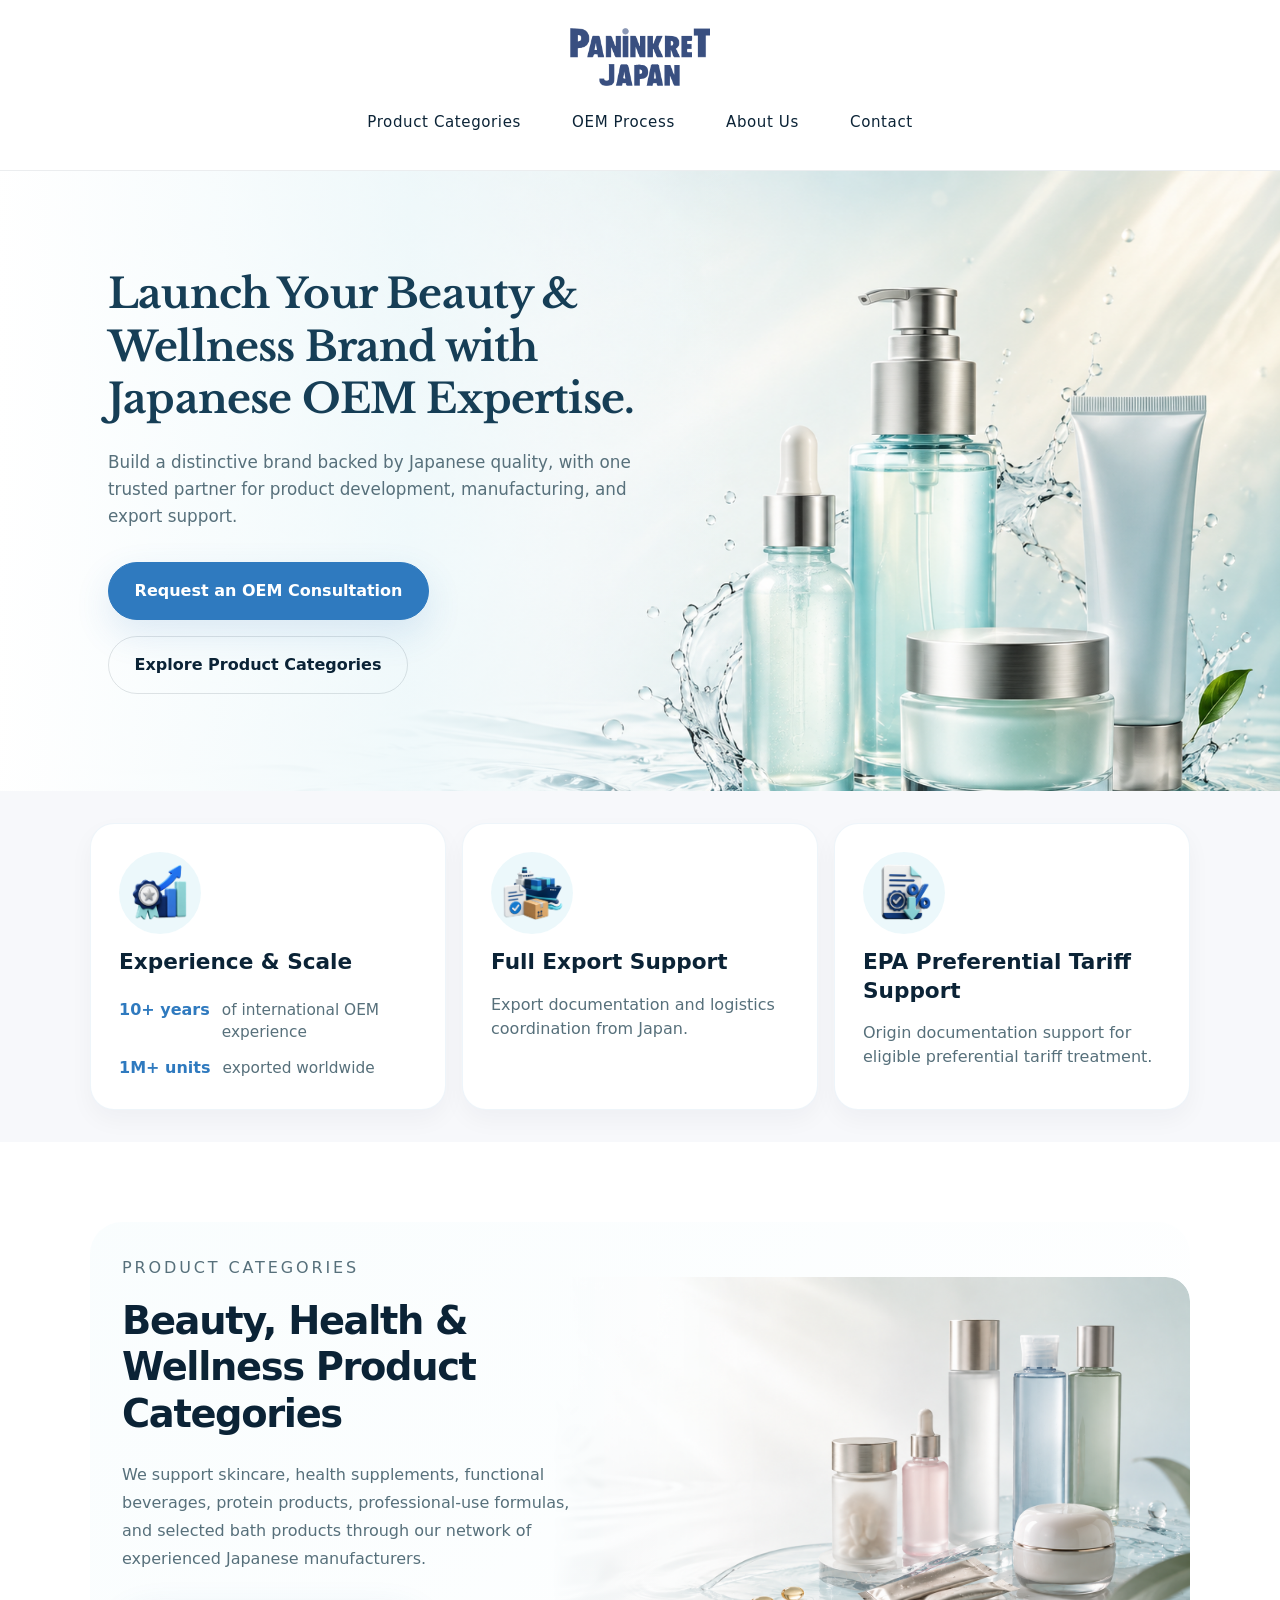
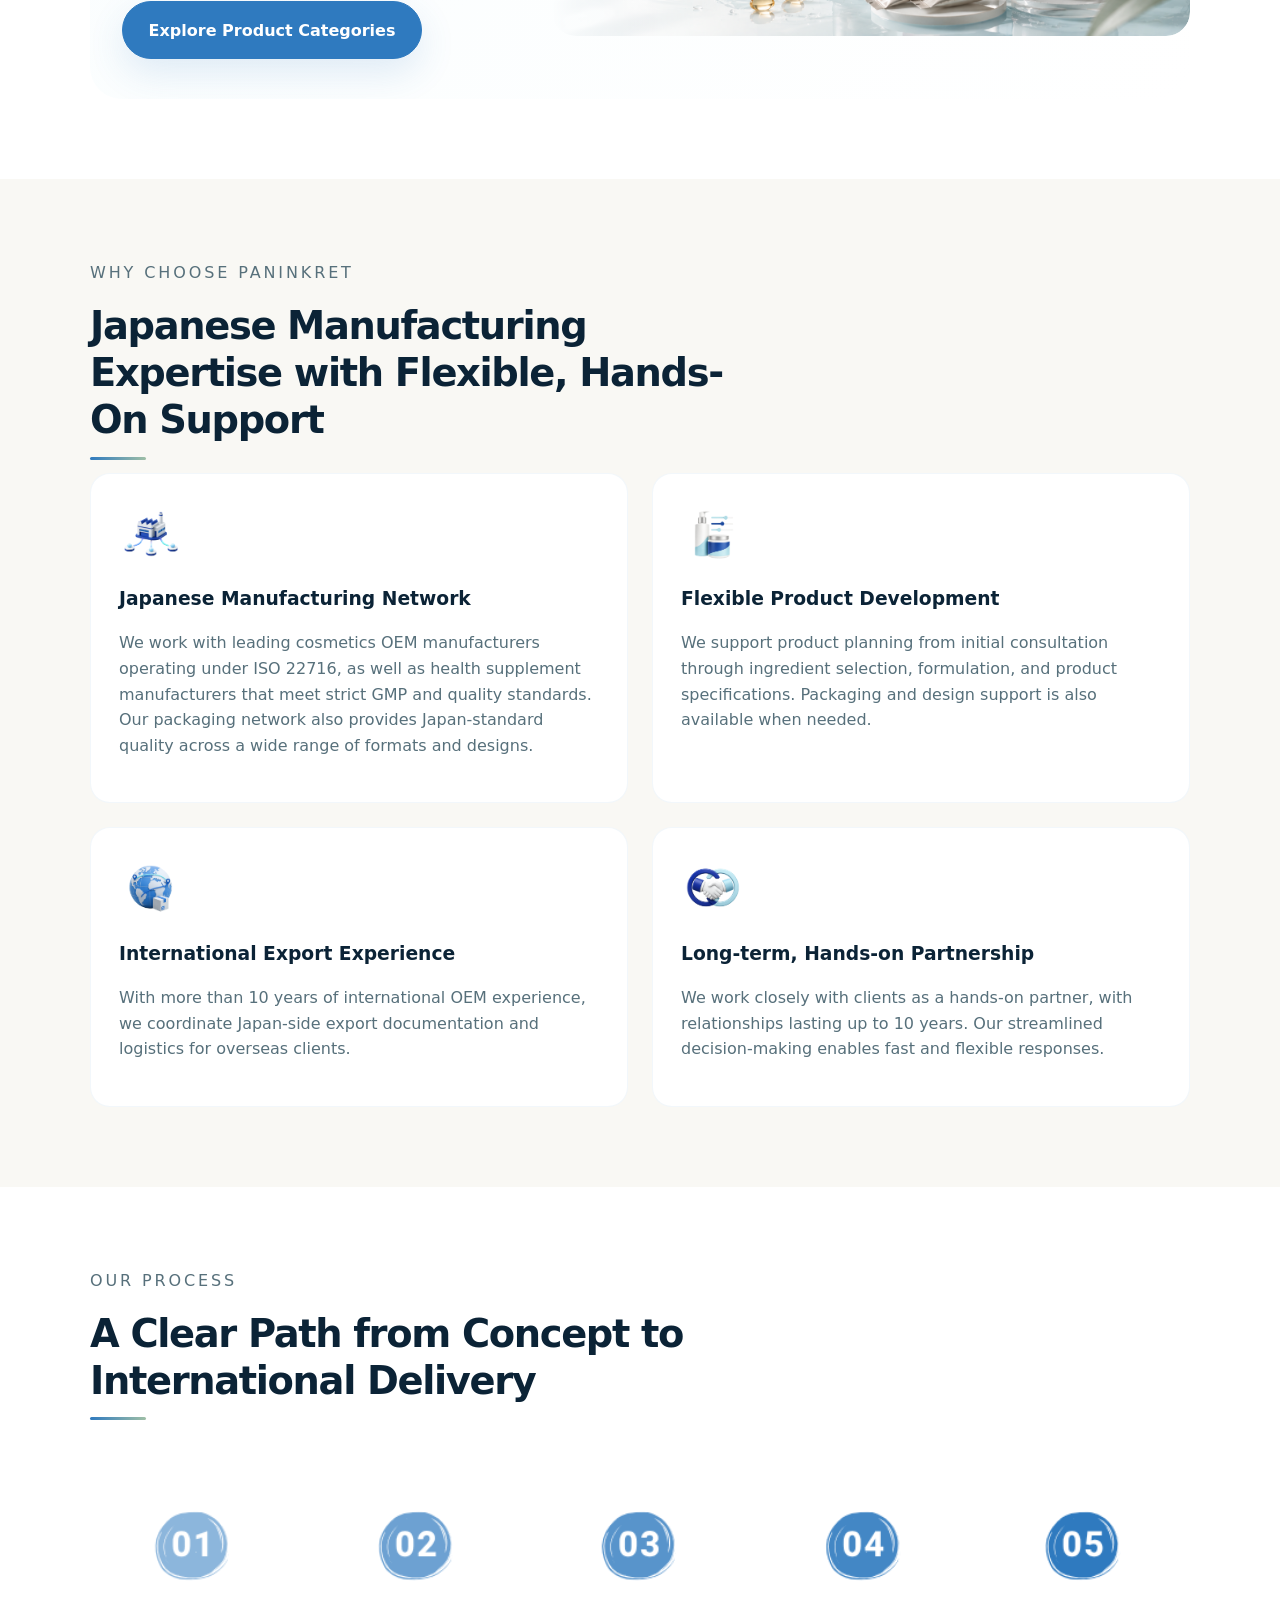
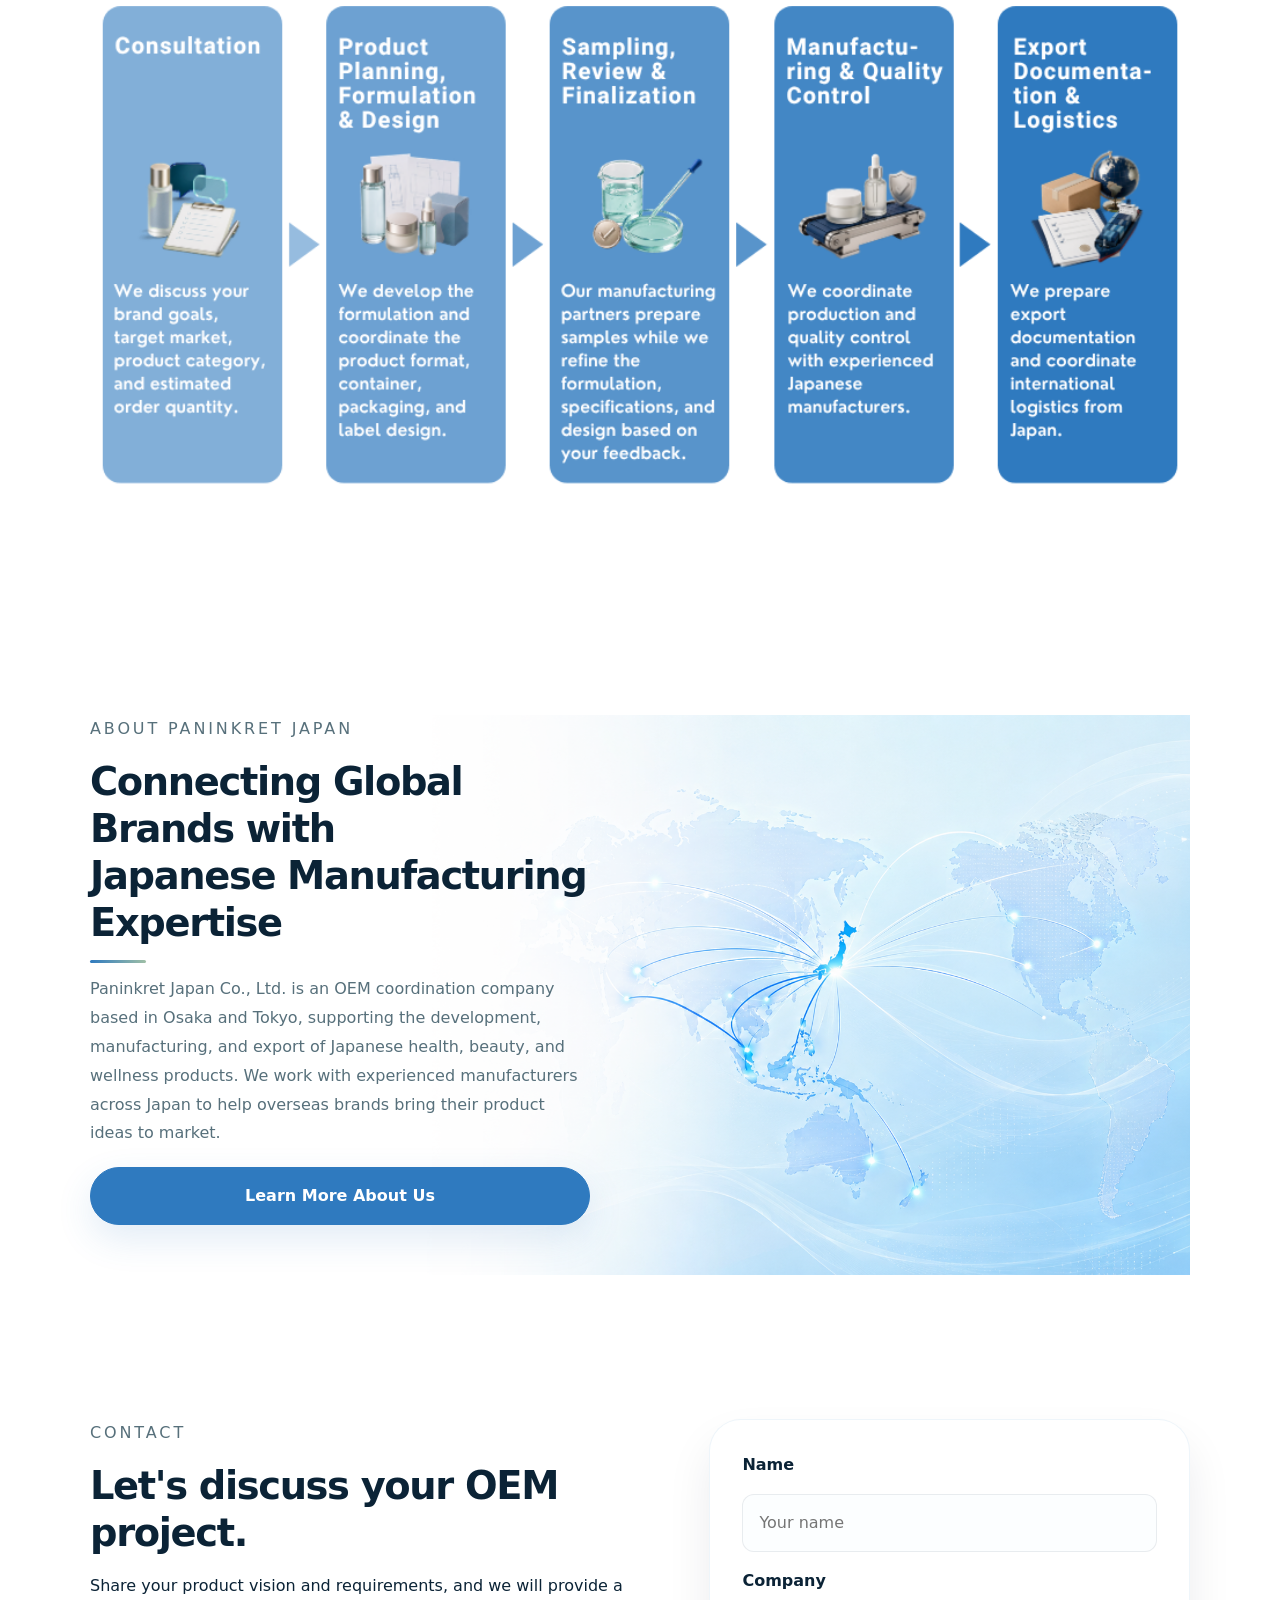
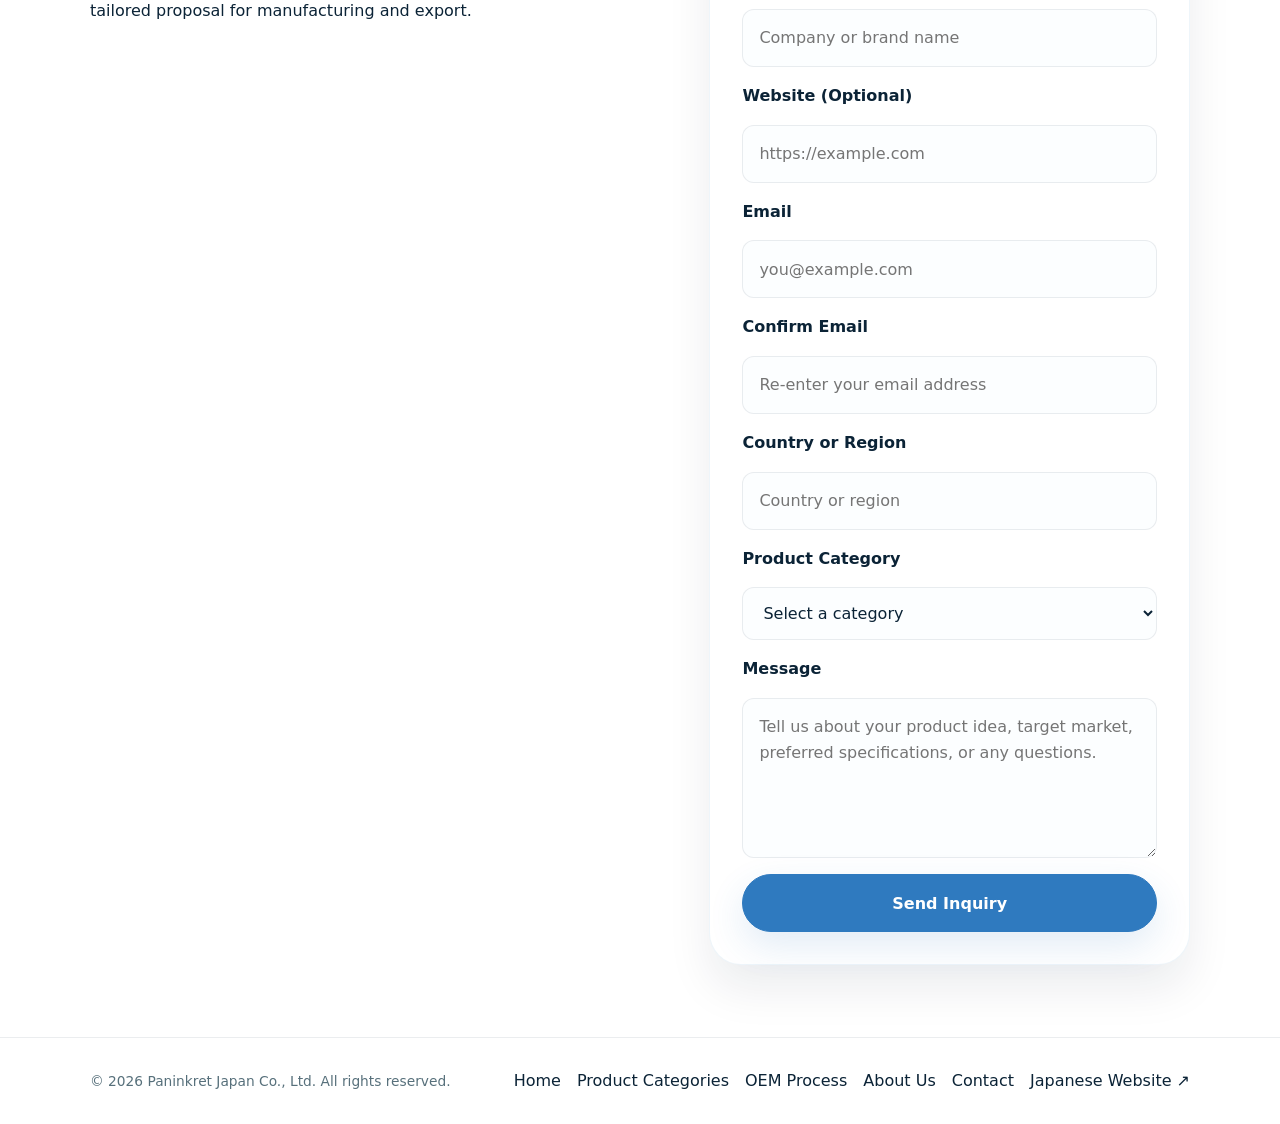
==== index.html @ a9dbc120 "Make website field optional" ====
<!DOCTYPE html>
<html lang="en">
<head>
  <meta charset="UTF-8" />
  <meta name="viewport" content="width=device-width, initial-scale=1.0" />
  <title>Paninkret Japan | OEM Solutions for Health & Beauty</title>
  <meta
    name="description"
    content="Paninkret Japan is a Japanese OEM partner specializing in cosmetics, skincare, health supplements, and functional beverages. From product development to manufacturing and export support, we help brands launch globally."
  />
  <meta
    property="og:title"
    content="Paninkret Japan | OEM Solutions for Health & Beauty"
  />
  <meta
    property="og:description"
    content="Launch your beauty and wellness brand with Japanese OEM expertise. One trusted partner for product development, manufacturing, and export support."
  />
  <meta property="og:image" content="https://paninkret-oem.pages.dev/public/images/ogp.jpg" />
  <meta property="og:image:width" content="1200" />
  <meta property="og:image:height" content="630" />
  <meta property="og:image:type" content="image/jpeg" />
  <meta property="og:url" content="https://paninkret-oem.pages.dev" />
  <meta property="og:type" content="website" />
  <meta name="twitter:card" content="summary_large_image" />
  <meta name="twitter:title" content="Paninkret Japan | OEM Solutions for Health & Beauty" />
  <meta name="twitter:description" content="Launch your beauty and wellness brand with Japanese OEM expertise." />
  <meta name="twitter:image" content="https://paninkret-oem.pages.dev/public/images/ogp.jpg" />
  <link rel="preconnect" href="https://fonts.googleapis.com" />
  <link rel="preconnect" href="https://fonts.gstatic.com" crossorigin />
  <link
    href="https://fonts.googleapis.com/css2?family=Libre+Baskerville:wght@400;700&family=Noto+Serif+JP:wght@400;500;600&display=swap"
    rel="stylesheet"
  />
  <link rel="stylesheet" href="css/styles.css" />
  <link rel="icon" type="image/png" href="favicon/favicon-512.png" />
  <link rel="apple-touch-icon" href="favicon/favicon-512.png" />
  <link rel="shortcut icon" href="favicon/favicon-512.png" />
</head>
  <body>
    <header class="site-header">
      <div class="container header-inner">
        <a href="#home" class="brand-logo" aria-label="PANINKRET JAPAN">
          <img src="public/images/logo.png" alt="PANINKRET JAPAN logo" class="brand-logo-image" draggable="false" />
        </a>

        <nav class="site-nav" id="siteNav" aria-label="Main navigation">
          <a href="product-categories.html">Product Categories</a>
          <a href="#process">OEM Process</a>
          <a href="about.html">About Us</a>
          <a href="#contact" class="nav-cta">Contact</a>
        </nav>

        <button
          class="nav-toggle"
          id="navToggle"
          aria-label="Open navigation"
          aria-expanded="false"
          aria-controls="siteNav"
        >
          <span class="nav-icon" aria-hidden="true"></span>
        </button>
      </div>
    </header>

    <main>
      <section class="hero" id="home" style="background-image: url('public/images/top-v2.png');">
        <div class="container hero-grid">
          <div class="hero-copy">
            <h1>Launch Your Beauty & Wellness Brand with Japanese OEM Expertise.</h1>
            <p class="hero-text">
              Build a distinctive brand backed by Japanese quality, with one trusted partner for product development, manufacturing, and export support.
            </p>
            <div class="hero-actions">
              <a href="#contact" class="button button-primary">Request an OEM Consultation</a>
              <a href="product-categories.html" class="button button-secondary">Explore Product Categories</a>
            </div>
          </div>
        </div>
      </section>

      <section class="stats-bar">
        <div class="container stats-grid">
          <div class="stat-item stat-item--experience">
            <div class="stat-header">
              <div class="stats-icon-wrap">
                <img class="stats-icon-image" src="public/images/stats/experience-scale.png" alt="Experience and global OEM scale" draggable="false" />
              </div>
              <strong>Experience & Scale</strong>
            </div>
            <div class="stat-detail-group">
              <div class="stat-detail-row">
                <span class="stat-detail-label">10+ years</span>
                <span class="stat-detail-meta">of international OEM experience</span>
              </div>
              <div class="stat-detail-row">
                <span class="stat-detail-label">1M+ units</span>
                <span class="stat-detail-meta">exported worldwide</span>
              </div>
            </div>
          </div>

          <div class="stat-item">
            <div class="stat-header">
              <div class="stats-icon-wrap">
                <img class="stats-icon-image" src="public/images/stats/full-export-support.png" alt="Export documentation and ocean freight support" draggable="false" />
              </div>
              <strong>Full Export Support</strong>
            </div>
            <div class="stat-detail-group">
              <p>Export documentation and logistics coordination from Japan.</p>
            </div>
          </div>

          <div class="stat-item">
            <div class="stat-header">
              <div class="stats-icon-wrap">
                <img class="stats-icon-image" src="public/images/stats/epa-preferential-tariff.png" alt="EPA preferential tariff documentation support" draggable="false" />
              </div>
              <strong>EPA Preferential Tariff Support</strong>
            </div>
            <div class="stat-detail-group">
              <p>Origin documentation support for eligible preferential tariff treatment.</p>
            </div>
          </div>
        </div>
      </section>

      <section class="section" id="solutions">
        <div class="container solutions-hero">
          <div class="solutions-hero-copy">
            <p class="section-eyebrow">PRODUCT CATEGORIES</p>
            <h2 class="section-title">Beauty, Health & Wellness Product Categories</h2>
            <p>We support skincare, health supplements, functional beverages, protein products, professional-use formulas, and selected bath products through our network of experienced Japanese manufacturers.</p>
            <a href="product-categories.html" class="button button-primary">Explore Product Categories</a>
          </div>
          <div class="solutions-hero-image">
            <div class="solutions-image-frame">
              <img src="public/images/paninkret-oem-hero-modern-1600x900.png" alt="Paninkret Japan OEM beauty, health and wellness products" draggable="false" />
            </div>
          </div>
        </div>
      </section>

      <section class="section why-section" id="why-us">
        <div class="container">
          <div class="section-header">
            <p class="section-eyebrow">WHY CHOOSE PANINKRET</p>
            <h2 class="section-title">Japanese Manufacturing Expertise with Flexible, Hands-On Support</h2>
          </div>

          <div class="feature-grid">
            <article class="feature-card">
              <img class="feature-icon" src="public/images/why-choose-icons/japanese-manufacturing-network.png" alt="Japanese Manufacturing Network icon" loading="lazy" draggable="false" />
              <h3>Japanese Manufacturing Network</h3>
              <p>We work with leading cosmetics OEM manufacturers operating under ISO 22716, as well as health supplement manufacturers that meet strict GMP and quality standards. Our packaging network also provides Japan-standard quality across a wide range of formats and designs.</p>
            </article>
            <article class="feature-card">
              <img class="feature-icon" src="public/images/why-choose-icons/flexible-product-development.png" alt="Flexible Product Development icon" loading="lazy" draggable="false" />
              <h3>Flexible Product Development</h3>
              <p>We support product planning from initial consultation through ingredient selection, formulation, and product specifications. Packaging and design support is also available when needed.</p>
            </article>
            <article class="feature-card">
              <img class="feature-icon" src="public/images/why-choose-icons/international-export-experience.png" alt="International Export Experience icon" loading="lazy" draggable="false" />
              <h3>International Export Experience</h3>
              <p>With more than 10 years of international OEM experience, we coordinate Japan-side export documentation and logistics for overseas clients.</p>
            </article>
            <article class="feature-card">
              <img class="feature-icon" src="public/images/why-choose-icons/long-term-partnership.png" alt="Long-term, Hands-on Partnership icon" loading="lazy" draggable="false" />
              <h3>Long-term, Hands-on Partnership</h3>
              <p>We work closely with clients as a hands-on partner, with relationships lasting up to 10 years. Our streamlined decision-making enables fast and flexible responses.</p>
            </article>
          </div>
        </div>
      </section>

      <section class="section process-section" id="process">
        <div class="container">
          <div class="section-header">
            <p class="section-eyebrow">OUR PROCESS</p>
            <h2 class="section-title">A Clear Path from Concept to International Delivery</h2>
          </div>

          <picture class="process-picture">
            <source
              media="(max-width: 767px)"
              srcset="public/images/oem-process-mobile.png"
            >
            <img
              src="public/images/oem-process-desktop.png"
              alt="Five-step OEM process from consultation to international delivery"
              class="process-image"
              draggable="false"
            >
          </picture>
        </div>
      </section>

      <!-- About Us section provides company strengths and background -->
      <section class="section about-section" id="about">
        <div class="container">
          <div class="about-hero">
            <div class="about-content">
              <div class="section-header">
                <p class="section-eyebrow">ABOUT PANINKRET JAPAN</p>
                <h2 class="section-title">Connecting Global Brands with<br>Japanese Manufacturing Expertise</h2>
              </div>

              <div class="about-intro">
                <p>Paninkret Japan Co., Ltd. is an OEM coordination company based in Osaka and Tokyo, supporting the development, manufacturing, and export of Japanese health, beauty, and wellness products. We work with experienced manufacturers across Japan to help overseas brands bring their product ideas to market.</p>
                <a href="about.html" class="button button-primary">Learn More About Us</a>
              </div>
            </div>

            <img
              class="about-network-image"
              src="public/images/about-global-network.png"
              alt="Global network connecting Japanese OEM expertise with international markets"
              draggable="false"
            />
          </div>
        </div>
      </section>

      <section class="section contact-section" id="contact">
        <div class="container contact-grid">
          <div class="contact-copy">
            <p class="section-eyebrow">Contact</p>
            <h2 class="section-title">Let's discuss your OEM project.</h2>
            <p>
              Share your product vision and requirements, and we will provide a tailored proposal
              for manufacturing and export.
            </p>
          </div>

          <form class="contact-form" action="https://formspree.io/f/mwlepnag" method="POST">
            <label for="name">Name</label>
            <input type="text" id="name" name="name" placeholder="Your name" required />

            <label for="company">Company</label>
            <input type="text" id="company" name="company" placeholder="Company or brand name" required />

            <label for="website">Website (Optional)</label>
            <input type="url" id="website" name="website" placeholder="https://example.com" />

            <label for="email">Email</label>
            <input type="email" id="email" name="email" placeholder="you@example.com" required />

            <label for="confirm_email">Confirm Email</label>
            <input type="email" id="confirm_email" name="confirm_email" placeholder="Re-enter your email address" required />
            <p class="form-error confirm-email-error" id="confirm-email-error" hidden>Email addresses do not match.</p>

            <label for="region">Country or Region</label>
            <input type="text" id="region" name="region" placeholder="Country or region" required />

            <label for="category">Product Category</label>
            <select id="category" name="category" required>
              <option value="">Select a category</option>
              <option value="skincare-cosmetics-fragrance">Skincare, Cosmetics &amp; Fragrance</option>
              <option value="cleansing-body-bath">Cleansing, Body &amp; Bath Care</option>
              <option value="hair-scalp-care">Hair &amp; Scalp Care</option>
              <option value="health-supplements">Health Supplements</option>
              <option value="functional-beverages">Functional Beverages</option>
              <option value="protein-products">Protein Products</option>
              <option value="oral-care">Oral Care</option>
              <option value="multiple-categories">Multiple Categories</option>
              <option value="other-not-sure">Other / Not Sure</option>
            </select>

            <label for="message">Message</label>
            <textarea id="message" name="message" rows="5" placeholder="Tell us about your product idea, target market, preferred specifications, or any questions." required></textarea>

            <button type="submit" class="button button-primary">Send Inquiry</button>
          </form>
        </div>
      </section>
    </main>

    <footer class="site-footer">
      <div class="container footer-inner">
        <p class="footer-copy">© 2026 Paninkret Japan Co., Ltd. All rights reserved.</p>
        <nav class="footer-nav">
          <a href="index.html">Home</a>
          <a href="product-categories.html">Product Categories</a>
          <a href="index.html#process">OEM Process</a>
          <a href="about.html">About Us</a>
          <a href="index.html#contact">Contact</a>
          <a href="http://www.paninkret.jp" target="_blank" rel="noopener noreferrer">Japanese Website ↗</a>
        </nav>
      </div>
    </footer>

    <script src="js/main.js"></script>
  </body>
</html>
---- css/styles.css ----
:root {
  --page-bg: #ffffff;
  --text-color: #0b2336; /* deep navy for headings and text */
  --muted-text: #57707b; /* softened slate */
  --surface: #f7fbfb;
  --navy: #0b2336;
  --primary-blue: #2f7abf; /* bright logo-like blue */
  --primary-blue-soft: rgba(47,122,191,0.12);
  --sage: #9fbfa6; /* soft sage green accent */
  --aqua: #eaf8fb; /* hero gentle aqua */
  --border: rgba(47,122,191,0.08);
  --shadow: 0 14px 36px rgba(11,34,56,0.06);
}

/* Base page styles */
* {
  box-sizing: border-box;
}

html {
  scroll-behavior: smooth;
}

body {
  margin: 0;
  background: var(--page-bg);
  color: var(--text-color);
  font-family: Inter, ui-sans-serif, system-ui, -apple-system, BlinkMacSystemFont, 'Segoe UI', sans-serif;
  line-height: 1.6;
}

img {
  max-width: 100%;
  display: block;
  -webkit-user-drag: none;
  user-select: none;
  -webkit-user-select: none;
}

a {
  color: inherit;
  text-decoration: none;
}

button,
input,
select,
textarea {
  font: inherit;
}

.container {
  width: min(1100px, calc(100% - 2rem));
  margin: 0 auto;
}

/* Header and navigation */
.site-header {
  position: sticky;
  top: 0;
  z-index: 20;
  background: #ffffff;
  border-bottom: 1px solid rgba(11, 28, 49, 0.08);
}

.header-inner {
  display: flex;
  align-items: center;
  justify-content: space-between;
  display: flex;
  flex-direction: column;
  gap: 1rem;
  padding: 1.75rem;
}

.brand-logo {
  display: inline-flex;
  align-items: center;
  background: transparent;
  padding: 0;
  border-radius: 0;
  box-shadow: none;
}

.brand-logo-image {
  max-height: 58px;
  width: auto;
  height: 58px;
  display: block;
  box-shadow: none;
  background: transparent;
  border: none;
}

.site-nav {
  display: flex;
  align-items: center;
  gap: 1.4rem;
  flex-wrap: nowrap;
}

.site-nav a {
  color: var(--text-color);
  font-weight: 450;
  font-size: 0.94rem;
  letter-spacing: 0.04em;
  padding: 0.5rem 0.9rem;
  border-radius: 999px;
  background: transparent;
  transition: background 0.25s ease, color 0.25s ease;
}

.site-nav a:hover,
.site-nav a:focus-visible {
  background: #6db9f6;
  color: var(--navy);
  outline: none;
}

.nav-cta {
  font-weight: 700;
}

.nav-toggle {
  display: none;
  background: none;
  border: none;
  cursor: pointer;
  padding: 0;
  width: 42px;
  height: 42px;
  align-items: center;
  justify-content: center;
  flex-shrink: 0;
}

.nav-icon {
  display: block;
  position: relative;
  width: 22px;
  height: 2px;
  background: var(--text-color);
  border-radius: 999px;
  transition: background 0.25s ease;
}

.nav-icon::before,
.nav-icon::after {
  content: '';
  display: block;
  position: absolute;
  left: 0;
  width: 22px;
  height: 2px;
  background: var(--text-color);
  border-radius: 999px;
  transition: transform 0.3s ease, top 0.3s ease, bottom 0.3s ease, opacity 0.2s ease;
}

.nav-icon::before { top: -7px; }
.nav-icon::after  { bottom: -7px; }

/* X state when open */
.nav-toggle[aria-expanded="true"] .nav-icon {
  background: transparent;
}
.nav-toggle[aria-expanded="true"] .nav-icon::before {
  top: 0;
  transform: rotate(45deg);
}
.nav-toggle[aria-expanded="true"] .nav-icon::after {
  bottom: 0;
  transform: rotate(-45deg);
}

.stat-header {
  display: flex;
  align-items: center;
  gap: 0.9rem;
}

.stat-header strong {
  color: var(--navy);
  font-size: 1.35rem;
  margin: 0;
}

/* Hero section */
.hero {
  position: relative;
  min-height: 620px;
  display: flex;
  align-items: center;
  color: var(--navy);
  background-size: cover;
  background-position: top right;
  background-repeat: no-repeat;
  overflow: hidden;
}

.hero::before {
  content: '';
  position: absolute;
  inset: 0;
  background: linear-gradient(90deg, rgba(255,255,255,0.96) 0%, rgba(234,248,251,0.65) 32%, rgba(255,255,255,0) 58%);
  pointer-events: none;
}

.hero-grid {
  position: relative;
  width: min(1120px, 100%);
  margin: 0 auto;
  padding: 0 1.75rem;
}

.hero-copy {
  position: relative;
  z-index: 1;
  max-width: 560px;
  padding: 4rem 0;
}

.section-eyebrow {
  font-family: Inter, ui-sans-serif, system-ui, -apple-system, "system-ui", "Segoe UI", sans-serif;
  font-size: 16px;
  font-weight: 400;
  letter-spacing: 2.88px;
  line-height: 28px;
  text-transform: uppercase;
  color: rgb(87, 112, 123);
  margin: 0 0 1rem;
}

.section-title {
  margin: 0 0 0.8rem;
  font-family: Inter, ui-sans-serif, system-ui, -apple-system, BlinkMacSystemFont, 'Segoe UI', sans-serif;
  font-size: clamp(2.1rem, 3vw, 3rem);
  font-weight: 800;
  letter-spacing: -0.035em;
  line-height: 1.22;
  color: var(--navy);
}

@media (max-width: 960px) {
  .hero {
    min-height: 560px;
    background-position: top center;
  }

  .hero-grid {
    padding: 0 1.25rem;
  }
}

@media (max-width: 720px) {
  .hero {
    min-height: 520px;
    background-position: top center;
  }

  .hero-copy {
    padding: 3rem 0;
  }

  .hero h1 {
    font-size: clamp(2rem, 8vw, 2.6rem);
  }

  .hero-text,
  .brand-concept {
    max-width: 100%;
  }

  .hero-actions {
    flex-direction: column;
  }

  .button {
    width: 100%;
  }
}

/* Japanese accent text: small, elegant, non-intrusive */
.jp-accent {
  font-size: 0.78rem;
  font-weight: 600;
  color: var(--navy);
  opacity: 0.95;
  display: inline-block;
  margin-right: 0.35rem;
  vertical-align: middle;
}

.en-accent {
  font-size: 0.82rem;
  font-weight: 700;
  color: var(--primary-blue);
  letter-spacing: 0.18em;
}

.hero-supplement {
  margin: 0.6rem 0 1rem;
  color: var(--muted-text);
  font-size: 0.98rem;
}


.hero h1 {
  margin: 0;
  font-size: clamp(2.4rem, 3.2vw, 4rem);
  font-family: 'Libre Baskerville', serif;
  font-weight: 700;
  color: #163E56;
  line-height: 1.28;
  letter-spacing: -0.02em;
  max-width: 18ch;
}

@media (max-width: 720px) {
  .hero h1 {
    max-width: none;
  }
}

.section-header .section-title,
.contact-copy .section-title {
  margin: 0;
}

.hero-text {
  max-width: 38rem;
  color: var(--muted-text);
  margin: 1.5rem 0 2rem;
  font-size: 1.05rem;
}

/* Brand concept: small, elegant Japanese line */
.brand-concept {
  font-family: 'Noto Serif JP', serif;
  font-size: 1rem;
  color: var(--navy);
  font-weight: 500;
  margin: 1rem 0 1.6rem;
  line-height: 1.6;
  letter-spacing: 0.02em;
}

/* Ensure small Japanese line doesn't crowd CTAs on narrow screens */
@media (max-width: 720px) {
  .brand-concept {
    font-size: 0.95rem;
    margin-bottom: 1rem;
  }
}

.hero-actions {
  display: flex;
  flex-wrap: wrap;
  gap: 1rem;
}

.button {
  display: inline-flex;
  align-items: center;
  justify-content: center;
  border-radius: 999px;
  border: 1px solid transparent;
  padding: 0.95rem 1.6rem;
  font-weight: 600;
  transition: background 0.25s ease, color 0.25s ease, border-color 0.25s ease, transform 0.25s ease, box-shadow 0.25s ease;
}

.button:hover {
  transform: translateY(-1px);
}

.button-primary {
  background: var(--primary-blue);
  color: white;
  border-color: var(--primary-blue);
  box-shadow: 0 14px 36px rgba(47,122,191,0.14);
}

.button-secondary {
  background: transparent;
  color: var(--navy);
  border-color: rgba(11,34,54,0.12);
}

/* Hero CTA: invert on hover/focus */
.hero-actions .button-primary:hover,
.hero-actions .button-primary:focus-visible {
  background: transparent;
  color: var(--navy);
  border-color: rgba(11,34,54,0.18);
  box-shadow: none;
}

.hero-actions .button-secondary:hover,
.hero-actions .button-secondary:focus-visible {
  background: var(--primary-blue);
  color: white;
  border-color: var(--primary-blue);
  box-shadow: 0 14px 36px rgba(47,122,191,0.14);
}

/* Prevent sticky hover on touch devices */
@media (hover: none) {
  .hero-actions .button-primary:hover,
  .hero-actions .button-secondary:hover {
    background: revert;
    color: revert;
    border-color: revert;
    box-shadow: revert;
  }
}

/* Non-hero primary buttons: invert on hover/focus */
.solutions-hero-copy .button-primary:hover,
.solutions-hero-copy .button-primary:focus-visible,
.about-intro .button-primary:hover,
.about-intro .button-primary:focus-visible,
.contact-form .button-primary:hover,
.contact-form .button-primary:focus-visible {
  background: transparent;
  color: var(--primary-blue);
  border-color: var(--primary-blue);
  box-shadow: none;
}

@media (hover: none) {
  .solutions-hero-copy .button-primary:hover,
  .about-intro .button-primary:hover,
  .contact-form .button-primary:hover {
    background: var(--primary-blue);
    color: white;
    border-color: var(--primary-blue);
    box-shadow: 0 14px 36px rgba(47,122,191,0.14);
  }
}

.stat-item {
  display: grid;
  align-content: start;
  gap: 1rem;
  padding: 1.75rem;
  background: #fff;
  border: 1px solid var(--border);
  border-radius: 24px;
  box-shadow: 0 10px 24px rgba(11,34,54,0.04);
}

.stat-header {
  display: grid;
  gap: 0.9rem;
  align-items: start;
  justify-items: start;
}

.stats-icon-wrap {
  width: 82px;
  height: 82px;
  min-width: 82px;
  border-radius: 999px;
  background: rgba(234,248,251,0.9);
  display: grid;
  place-items: center;
}

.stats-icon-image {
  width: 70px;
  height: 70px;
  object-fit: contain;
  display: block;
}

.stat-item strong {
  display: block;
  font-size: 1.35rem;
  font-weight: 700;
  line-height: 1.3;
  color: var(--navy);
  margin: 0;
}

.stat-item--experience .stat-detail-group {
  display: grid;
  gap: 0.55rem;
  margin-top: 0;
}

.stat-item--experience .stat-detail-group {
  display: grid;
  gap: 0.75rem; /* ~12px */
  margin-top: 0.25rem; /* space under header */
}

@media (max-width: 720px) {
  .stats-grid {
    grid-template-columns: 1fr;
  }

  .stat-header {
    gap: 0.75rem;
  }

  .stats-icon-wrap {
    width: 72px;
    height: 72px;
    min-width: 72px;
  }

  .stats-icon-image {
    width: 58px;
    height: 58px;
  }
}

.stat-detail-row {
  display: grid;
  grid-template-columns: auto 1fr;
  column-gap: 0.75rem;
  align-items: baseline;
}

.stat-detail-label {
  color: var(--primary-blue);
  font-weight: 700;
  font-size: 1rem;
}

.stat-detail-meta {
  color: var(--muted-text);
  font-size: 0.96rem;
  line-height: 1.45;
}

.stat-item p {
  color: var(--muted-text);
  margin: 0;
  line-height: 1.55;
}

/* Badges over hero visual to show supported product categories */
.hero-badges {
  position: absolute;
  top: 1rem;
  left: 1rem;
  display: flex;
  gap: 0.5rem;
  flex-wrap: wrap;
  z-index: 5;
}

.hero-badges .badge {
  background: var(--primary-blue-soft);
  color: white;
  border: 1px solid rgba(47,122,191,0.18);
  padding: 0.45rem 0.75rem;
  border-radius: 999px;
  font-size: 0.8rem;
  font-weight: 700;
  letter-spacing: 0.06em;
  display: inline-flex;
  align-items: center;
  gap: 0.5rem;
}

.hero-badges .badge svg {
  width: 18px;
  height: 18px;
  flex: 0 0 18px;
}

/* Stats bar */
.stats-bar {
  padding: 2rem 0;
  background: #f7f8fb;
}

.stats-grid {
  display: grid;
  grid-template-columns: repeat(3, minmax(0, 1fr));
  gap: 1rem;
}

/* Section layout */
.section {
  padding: 5rem 0;
}

.section-header {
  max-width: 640px;
  margin-bottom: 1.8rem;
  position: relative;
}

.section-header::after {
  content: '';
  position: absolute;
  left: 0;
  bottom: -1rem;
  width: 56px;
  height: 3px;
  border-radius: 999px;
  background: linear-gradient(90deg, var(--primary-blue), var(--sage));
}

.section-header .section-title {
  color: var(--navy);
}

.card-grid,
.feature-grid {
  display: grid;
  gap: 1.5rem;
}

.card-grid {
  grid-template-columns: repeat(2, minmax(0, 1fr));
}

.solutions-hero {
  display: grid;
  grid-template-columns: 44% 1fr;
  gap: 0;
  align-items: center;
  background: linear-gradient(135deg, rgba(234, 248, 251, 0.28), rgba(255, 255, 255, 0.92));
  padding: 2rem 0 2.5rem 2rem;
  border-radius: 32px;
  overflow: hidden;
}

.solutions-hero-copy {
  max-width: 520px;
  padding-right: 1rem;
  z-index: 1;
}

.solutions-hero-copy p:not(.section-eyebrow) {
  margin: 1.4rem 0 1.8rem;
  color: var(--muted-text);
  font-size: 1rem;
  line-height: 1.75;
  max-width: 40rem;
}

.solutions-hero-image {
  display: flex;
  justify-content: flex-end;
  align-items: center;
  /* pull image left to overlap copy column by ~40px */
  margin-left: -40px;
}

.solutions-image-frame {
  width: 100%;
  border-radius: 24px;
  overflow: hidden;
  background: #eef7fb;
  /* fade left edge so image blends into section background */
  -webkit-mask-image: linear-gradient(to right, transparent 0%, black 33%);
  mask-image: linear-gradient(to right, transparent 0%, black 33%);
}

.solutions-image-frame img {
  width: 100%;
  height: auto;
  aspect-ratio: 16 / 9;
  object-fit: contain;
  display: block;
}

@media (max-width: 900px) {
  .solutions-hero {
    grid-template-columns: 1fr;
    padding: 2rem;
    overflow: visible;
  }

  .solutions-hero-copy {
    max-width: 100%;
    padding-right: 0;
  }

  .solutions-hero-copy p {
    margin-bottom: 1.5rem;
  }

  .solutions-hero-image {
    margin-left: 0;
    margin-top: 1.5rem;
  }

  .solutions-image-frame {
    -webkit-mask-image: none;
    mask-image: none;
  }

  .solutions-image-frame img {
    aspect-ratio: 16 / 9;
    object-fit: contain;
  }
}

.card {
  background: #fff;
  border: 1px solid var(--border);
  border-radius: 20px;
  padding: 1.75rem;
  box-shadow: 0 12px 28px rgba(11,34,54,0.04);
}

.card h3 {
  margin-top: 0;
}

.card p {
  margin: 1rem 0 0;
  color: var(--muted-text);
}

/* Ensure solution card text is pure white and overrides .card p */
section#solutions .solutions-grid .solution-card .solution-content h3,
section#solutions .solutions-grid .solution-card .solution-content p {
  color: #ffffff;
}

/* Keep white on hover as well */
section#solutions .solutions-grid .solution-card:hover .solution-content h3,
section#solutions .solutions-grid .solution-card:hover .solution-content p {
  color: #ffffff;
}

.why-section {
  background: #f9f8f4;
}

/* Final override: ensure solution card text remains pure white in all cases */
section#solutions .solutions-grid .solution-card .solution-content h3,
section#solutions .solutions-grid .solution-card .solution-content p {
  color: #ffffff !important;
}

.feature-grid {
  grid-template-columns: repeat(2, minmax(0, 1fr));
}

.feature-card {
  background: #fff;
  border: 1px solid rgba(47,122,191,0.06);
  border-radius: 20px;
  padding: 1.75rem;
}

.feature-icon {
  width: 64px;
  height: 64px;
  display: block;
  margin-bottom: 1rem;
  object-fit: contain;
}

.feature-card h3 {
  margin-bottom: 0.75rem;
}

.feature-card p {
  color: var(--muted-text);
}

.about-section {
  position: relative;
  background-color: #fff;
  min-height: 560px;
  padding: 4rem 0;
  overflow: hidden;
}

.about-hero {
  position: relative;
  display: block;
  min-height: 560px;
  margin-top: 1.5rem;
}

.about-content {
  position: relative;
  z-index: 2;
  max-width: 500px;
}

.about-intro {
  display: grid;
  gap: 1.2rem;
}

.about-intro p {
  margin: 0;
  color: var(--muted-text);
  font-size: 1rem;
  line-height: 1.8;
  max-width: 56rem;
}

.about-network-image {
  position: absolute;
  right: 0;
  top: 50%;
  transform: translateY(-50%);
  width: 72%;
  height: 100%;
  object-fit: cover;
  object-position: center right;
  z-index: 1;
  /* fade left edge so image emerges from section background */
  -webkit-mask-image: linear-gradient(to right, transparent 0%, black 43%);
  mask-image: linear-gradient(to right, transparent 0%, black 43%);
}

@media (max-width: 900px) {
  .about-section {
    padding: 3rem 0;
    min-height: auto;
  }

  .about-hero {
    margin-top: 1rem;
  }

  .about-network-image {
    position: static;
    transform: none;
    width: 100%;
    height: auto;
    object-fit: contain;
    margin-top: 1.5rem;
    -webkit-mask-image: none;
    mask-image: none;
  }
}

.brand-support {
  background: linear-gradient(180deg, #f7fdfd 0%, #eef9fb 100%);
  border-top: 1px solid rgba(47,122,191,0.04);
  border-bottom: 1px solid rgba(47,122,191,0.04);
}

.brand-support-inner {
  display: grid;
  grid-template-columns: 1.2fr 0.8fr;
  gap: 2.5rem;
  align-items: center;
}

.brand-support h2 {
  margin-top: 0;
}

.brand-graphic {
  min-height: 320px;
  border-radius: 36px;
  overflow: hidden;
  box-shadow: 0 28px 60px rgba(2, 17, 34, 0.1);
  background: #fff;
}

.brand-graphic img {
  width: 100%;
  height: 100%;
  object-fit: cover;
  display: block;
}

.process-picture {
  display: block;
  width: 100%;
  margin-top: 3rem;
}

.process-image {
  display: block;
  width: 100%;
  height: auto;
  object-fit: contain;
  margin: 0 auto;
}

@media (max-width: 767px) {
  .process-picture {
    margin-top: 2rem;
  }

  .process-image {
    width: 100%;
    height: auto;
  }
}

.contact-section {
  padding-bottom: 4.5rem;
}

.contact-grid {
  display: grid;
  grid-template-columns: 1.1fr 0.9fr;
  gap: 2rem;
}

.contact-copy .section-title {
  margin: 0.5rem 0 1rem;
}

.contact-form {
  background: #fff;
  border: 1px solid var(--border);
  border-radius: 32px;
  padding: 2rem;
  box-shadow: 0 24px 45px rgba(3, 21, 45, 0.08);
  display: grid;
  gap: 1rem;
}

.contact-form label {
  font-weight: 600;
}

.contact-form input,
.contact-form select,
.contact-form textarea {
  width: 100%;
  padding: 0.95rem 1rem;
  border-radius: 12px;
  border: 1px solid rgba(11, 28, 49, 0.08);
  background: #fcfeff;
  color: var(--text-color);
}

.contact-form textarea {
  resize: vertical;
}

.contact-form .form-error {
  margin: -0.35rem 0 0;
  color: #bf1e2e;
  font-size: 0.88rem;
  line-height: 1.45;
}

.thanks-card {
  text-align: center;
}

.thanks-card .thanks-message {
  display: grid;
  gap: 8px;
}

.thanks-card .thanks-message p {
  margin: 0;
}

.site-footer {
  border-top: 1px solid rgba(11, 28, 49, 0.08);
  padding: 2rem 0;
}

.footer-inner {
  display: flex;
  justify-content: space-between;
  align-items: center;
  gap: 1rem;
  flex-wrap: wrap;
}

.footer-copy {
  margin: 0;
  color: var(--muted-text);
  font-size: 0.86rem;
  line-height: 1.6;
}

.footer-nav {
  display: flex;
  flex-wrap: wrap;
  gap: 1rem;
}

.footer-nav a {
  position: relative;
  color: var(--navy);
  text-decoration: none;
  line-height: 1.3;
  transition: color 0.25s ease;
}

.footer-nav a::after {
  content: '';
  position: absolute;
  left: 0;
  bottom: -2px;
  width: 100%;
  height: 1px;
  background: var(--primary-blue);
  transform: scaleX(0);
  transform-origin: left;
  transition: transform 0.25s ease;
}

.footer-nav a:hover,
.footer-nav a:focus-visible {
  color: var(--primary-blue);
  outline: none;
}

.footer-nav a:hover::after,
.footer-nav a:focus-visible::after {
  transform: scaleX(1);
}

/* Responsive layout adjustments */
@media (max-width: 900px) {
  .hero-grid,
  .brand-support-inner,
  .contact-grid,
  .card-grid,
  .feature-grid,
  .process-grid,
  .stats-grid {
    grid-template-columns: 1fr;
  }

  .hero {
    padding-top: 4rem;
  }
}

@media (max-width: 767px) {
  .feature-icon {
    width: 56px;
    height: 56px;
  }

  .footer-inner {
    justify-content: center;
    text-align: center;
  }

  .footer-nav {
    justify-content: center;
  }

  .site-nav {
    position: absolute;
    top: 100%;
    left: 0;
    right: 0;
    background: #ffffff;
    box-shadow: 0 8px 24px rgba(11, 28, 49, 0.08);
    flex-direction: column;
    gap: 0;
    overflow: hidden;
    max-height: 0;
    opacity: 0;
    transition: max-height 0.32s ease, opacity 0.22s ease;
    border-bottom: 1px solid rgba(11, 28, 49, 0.08);
  }

  .site-nav.open {
    max-height: 460px;
    opacity: 1;
  }

  .site-nav a {
    padding: 1rem 1.5rem;
    border-top: 1px solid rgba(11, 28, 49, 0.06);
    font-size: 1rem;
  }

  .nav-toggle {
    display: inline-flex;
  }

  .header-inner {
    position: relative;
    flex-direction: row;
    justify-content: space-between;
    padding: 1rem 1.25rem;
  }

  .nav-cta {
    margin: 0.5rem 1.5rem 0.75rem;
    display: inline-block;
    width: fit-content;
  }
}

@media (max-width: 520px) {
  .brand-logo {
    gap: 0.65rem;
  }

  .brand-text {
    display: none;
  }

  .hero h1 {
    font-size: clamp(2.2rem, 2.8vw, 3rem);
  }

  .button {
    width: 100%;
  }

  /* Reduce logo box and image size on small screens to avoid clipping */
  .brand-logo-box {
    width: 140px;
    min-height: 46px;
    padding: 0.35rem 0.5rem;
  }

  .brand-logo-image {
    max-width: 120px;
  }
}

/* Product categories page skeleton */
.categories-page-main {
  background: #ffffff;
}

.categories-hero {
  padding: 4.25rem 0 2.4rem;
}

.categories-heading {
  text-align: left;
}

.categories-heading .section-title {
  margin-bottom: 0;
}

.categories-heading .section-title::after {
  content: '';
  display: block;
  width: 56px;
  height: 3px;
  border-radius: 999px;
  background: linear-gradient(90deg, var(--primary-blue), var(--sage));
  margin-top: 0.85rem;
}

.categories-intro {
  margin: 0.9rem 0 0;
  color: var(--muted-text);
  max-width: 58rem;
}

.categories-list {
  display: grid;
  gap: 3rem;
}

.category-row {
  display: grid;
  grid-template-columns: minmax(0, 0.95fr) minmax(0, 1.05fr);
  gap: 2rem;
  align-items: center;
  padding: 0 0 2.8rem;
  border-bottom: 1px solid rgba(47, 122, 191, 0.1);
}

.category-row:last-child {
  border-bottom: none;
  padding-bottom: 0;
}

.category-row.reverse .category-copy {
  order: 1;
}

.category-row.reverse .category-media {
  order: 2;
}

.category-media {
  width: 100%;
}

.category-placeholder {
  width: 100%;
  aspect-ratio: 16 / 10;
  background: #eaf8fb;
  border: 1px solid rgba(47, 122, 191, 0.14);
  border-radius: 18px;
  overflow: hidden;
}

.category-image {
  width: 100%;
  height: 100%;
  object-fit: cover;
  object-position: center;
  display: block;
}

.category-copy h3 {
  margin: 0 0 0.9rem;
  color: var(--navy);
  font-size: clamp(1.4rem, 2.1vw, 1.8rem);
  line-height: 1.3;
}

.category-copy ul {
  margin: 0;
  padding-left: 1.2rem;
  color: var(--muted-text);
  display: grid;
  gap: 0.35rem;
}

.category-subhead {
  margin: 0 0 0.7rem;
  font-size: 0.96rem;
  color: var(--navy);
  font-weight: 700;
}

.categories-cta {
  margin-top: 0.6rem;
  padding: 2.6rem;
  border-radius: 24px;
  background: linear-gradient(180deg, rgba(234, 248, 251, 0.55), rgba(255, 255, 255, 1));
  border: 1px solid rgba(47, 122, 191, 0.12);
}

.categories-cta h2 {
  margin: 0;
  font-family: 'Libre Baskerville', serif;
  font-size: clamp(1.8rem, 2.6vw, 2.3rem);
  line-height: 1.28;
  color: #163e56;
}

.categories-cta p {
  margin: 0.9rem 0 1.5rem;
  color: var(--muted-text);
  max-width: 56rem;
}

.categories-cta .button-primary:hover,
.categories-cta .button-primary:focus-visible {
  background: transparent;
  color: var(--primary-blue);
  border-color: var(--primary-blue);
  box-shadow: none;
}

@media (hover: none) {
  .categories-cta .button-primary:hover {
    background: var(--primary-blue);
    color: white;
    border-color: var(--primary-blue);
    box-shadow: 0 14px 36px rgba(47,122,191,0.14);
  }
}

@media (max-width: 767px) {
  .categories-hero {
    padding: 3.2rem 0 1.8rem;
  }

  .categories-list {
    gap: 2.3rem;
  }

  .category-row,
  .category-row.reverse {
    grid-template-columns: 1fr;
    gap: 1.1rem;
    padding-bottom: 2rem;
  }

  .category-row .category-media,
  .category-row .category-copy,
  .category-row.reverse .category-media,
  .category-row.reverse .category-copy {
    order: initial;
  }

  .category-placeholder {
    width: 100%;
  }

  .categories-cta {
    margin-top: 0.4rem;
    padding: 1.8rem;
  }
}

/* About page */
.about-page-main {
  background: #ffffff;
}

.about-page-hero {
  background: linear-gradient(180deg, #ffffff 0%, #f7fcfd 100%);
  padding: 4.2rem 0 2.6rem;
}

.about-page-hero-inner {
  max-width: none;
  text-align: left;
}

.about-page-hero-inner .section-eyebrow,
.about-page-hero-inner .section-title,
.about-page-hero-inner .about-page-intro {
  margin-left: 0;
  margin-right: 0;
  text-align: left;
}

.about-page-hero .section-title {
  margin-bottom: 0;
}

.about-page-hero .section-title::after {
  content: '';
  display: block;
  width: 56px;
  height: 3px;
  border-radius: 999px;
  background: linear-gradient(90deg, var(--primary-blue), var(--sage));
  margin-top: 0.85rem;
}

.about-page-intro {
  margin: 0.9rem 0 0;
  color: var(--muted-text);
  max-width: 58rem;
}

.about-page-partnerships {
  padding-top: 1.8rem;
  padding-bottom: 3.8rem;
}

.about-partnerships-grid {
  display: grid;
  grid-template-columns: minmax(0, 0.56fr) minmax(0, 0.4fr);
  gap: 2.5rem;
  align-items: center;
  justify-content: space-between;
}

.about-partnerships-media {
  width: 100%;
  max-width: 460px;
  justify-self: end;
  position: relative;
  border-radius: 16px;
  overflow: hidden;
}

.about-partnerships-media::after {
  content: '';
  position: absolute;
  inset: 0;
  border-radius: inherit;
  pointer-events: none;
  background: linear-gradient(
    135deg,
    rgba(255, 255, 255, 0.06) 0%,
    rgba(218, 244, 248, 0.14) 100%
  );
}

.about-partnerships-media img {
  width: 100%;
  aspect-ratio: 16 / 9;
  object-fit: cover;
  object-position: center;
  filter: saturate(0.8) contrast(0.94) brightness(1.05);
  display: block;
}

.about-partnerships-copy .section-eyebrow {
  margin: 0 0 0.9rem;
}

.about-partnerships-copy .section-title {
  margin: 0;
  text-align: left;
}

.about-partnerships-copy .section-title::after {
  content: '';
  display: block;
  width: 56px;
  height: 3px;
  border-radius: 999px;
  background: linear-gradient(90deg, var(--primary-blue), var(--sage));
  margin-top: 0.85rem;
}

.about-partnerships-copy > p:not(.section-eyebrow) {
  margin: 1rem 0 0;
  color: var(--muted-text);
  text-align: left;
}

.about-page-header {
  max-width: 760px;
}

.business-grid {
  display: grid;
  grid-template-columns: repeat(3, minmax(0, 1fr));
  gap: 1rem;
  align-items: stretch;
}

.business-item {
  background: #ffffff;
  border: 1px solid rgba(47, 122, 191, 0.12);
  border-radius: 16px;
  padding: 1.4rem;
  display: flex;
  flex-direction: column;
  height: 100%;
}

.business-number {
  width: 50px;
  height: 50px;
  margin: 0 0 0.95rem;
  display: grid;
  place-items: center;
  border-radius: 50%;
  background: var(--primary-blue);
  color: #ffffff;
  opacity: 1;
  font-size: 1rem;
  line-height: 1;
  letter-spacing: 0.04em;
  font-weight: 700;
  transition: none;
  transform: none;
}

.business-item:hover .business-number,
.business-item:focus-within .business-number {
  color: #ffffff;
  opacity: 1;
  transform: none;
}

.business-title {
  margin: 0 0 0.8rem;
  color: var(--navy);
  font-family: inherit;
  font-size: 1.18rem;
  font-weight: 700;
  line-height: 1.35;
}

.business-body {
  margin: 0;
  color: var(--muted-text);
  line-height: 1.7;
}

.about-page-company {
  padding-top: 3.6rem;
}

.company-profile-table-wrap {
  border: 1px solid rgba(47, 122, 191, 0.12);
  border-radius: 14px;
  overflow: hidden;
  background: #ffffff;
}

.company-profile-table {
  width: 100%;
  border-collapse: collapse;
}

.company-profile-table th,
.company-profile-table td {
  padding: 0.95rem 1rem;
  border-bottom: 1px solid rgba(47, 122, 191, 0.1);
  text-align: left;
}

.company-profile-table tr:last-child th,
.company-profile-table tr:last-child td {
  border-bottom: none;
}

.company-profile-table th {
  width: 32%;
  background: #f9fcfd;
  color: var(--navy);
  font-weight: 600;
}

.company-profile-table td {
  color: var(--muted-text);
}

.office-block {
  margin: 0;
}

.office-block-secondary {
  margin-top: 0.85rem;
}

.office-name {
  margin: 0;
  color: var(--navy);
  font-weight: 600;
  line-height: 1.45;
}

.office-address {
  margin: 0.25rem 0 0;
  color: var(--muted-text);
  font-weight: 400;
  line-height: 1.6;
  overflow-wrap: anywhere;
}

.about-page-cta {
  padding-top: 3rem;
  padding-bottom: 4.6rem;
}

.about-page-cta-inner {
  border: 1px solid rgba(47, 122, 191, 0.12);
  border-radius: 22px;
  background: linear-gradient(180deg, rgba(234, 248, 251, 0.5), #ffffff);
  padding: 2.5rem;
}

.about-page-cta-inner h2 {
  margin: 0;
  font-family: 'Libre Baskerville', serif;
  font-size: clamp(1.8rem, 2.5vw, 2.2rem);
  line-height: 1.32;
  color: #163e56;
}

.about-page-cta-inner p {
  margin: 0.9rem 0 1.4rem;
  color: var(--muted-text);
  max-width: 54rem;
}

.about-page-cta-inner .button-primary:hover,
.about-page-cta-inner .button-primary:focus-visible {
  background: transparent;
  color: var(--primary-blue);
  border-color: var(--primary-blue);
  box-shadow: none;
}

@media (hover: none) {
  .about-page-cta-inner .button-primary:hover {
    background: var(--primary-blue);
    color: white;
    border-color: var(--primary-blue);
    box-shadow: 0 14px 36px rgba(47,122,191,0.14);
  }
}

@media (max-width: 900px) {
  .about-partnerships-grid {
    grid-template-columns: 1fr;
    gap: 1.4rem;
  }

  .about-partnerships-media {
    max-width: none;
    justify-self: stretch;
  }
}

@media (max-width: 767px) {
  .about-hero {
    min-height: auto;
  }

  .about-content {
    max-width: 100%;
  }

  .about-network-image {
    display: none;
    margin: 0;
  }

  .about-page-hero {
    padding: 3.3rem 0 2rem;
  }

  .business-grid {
    grid-template-columns: 1fr;
  }

  .about-partnerships-copy {
    width: 100%;
    max-width: none;
  }

  .about-partnerships-media {
    display: none;
    max-width: none;
  }

  .about-partnerships-media::after {
    display: none;
  }

  .about-partnerships-media img {
    display: none;
  }

  .about-page-partnerships,
  .about-page-company,
  .about-page-cta {
    padding-top: 2.2rem;
    padding-bottom: 2.2rem;
  }

  .company-profile-table th,
  .company-profile-table td {
    display: block;
    width: 100%;
  }

  .company-profile-table th {
    border-bottom: none;
    padding-bottom: 0.4rem;
  }

  .company-profile-table td {
    padding-top: 0.25rem;
  }

  .about-page-cta-inner {
    padding: 1.75rem;
  }
}
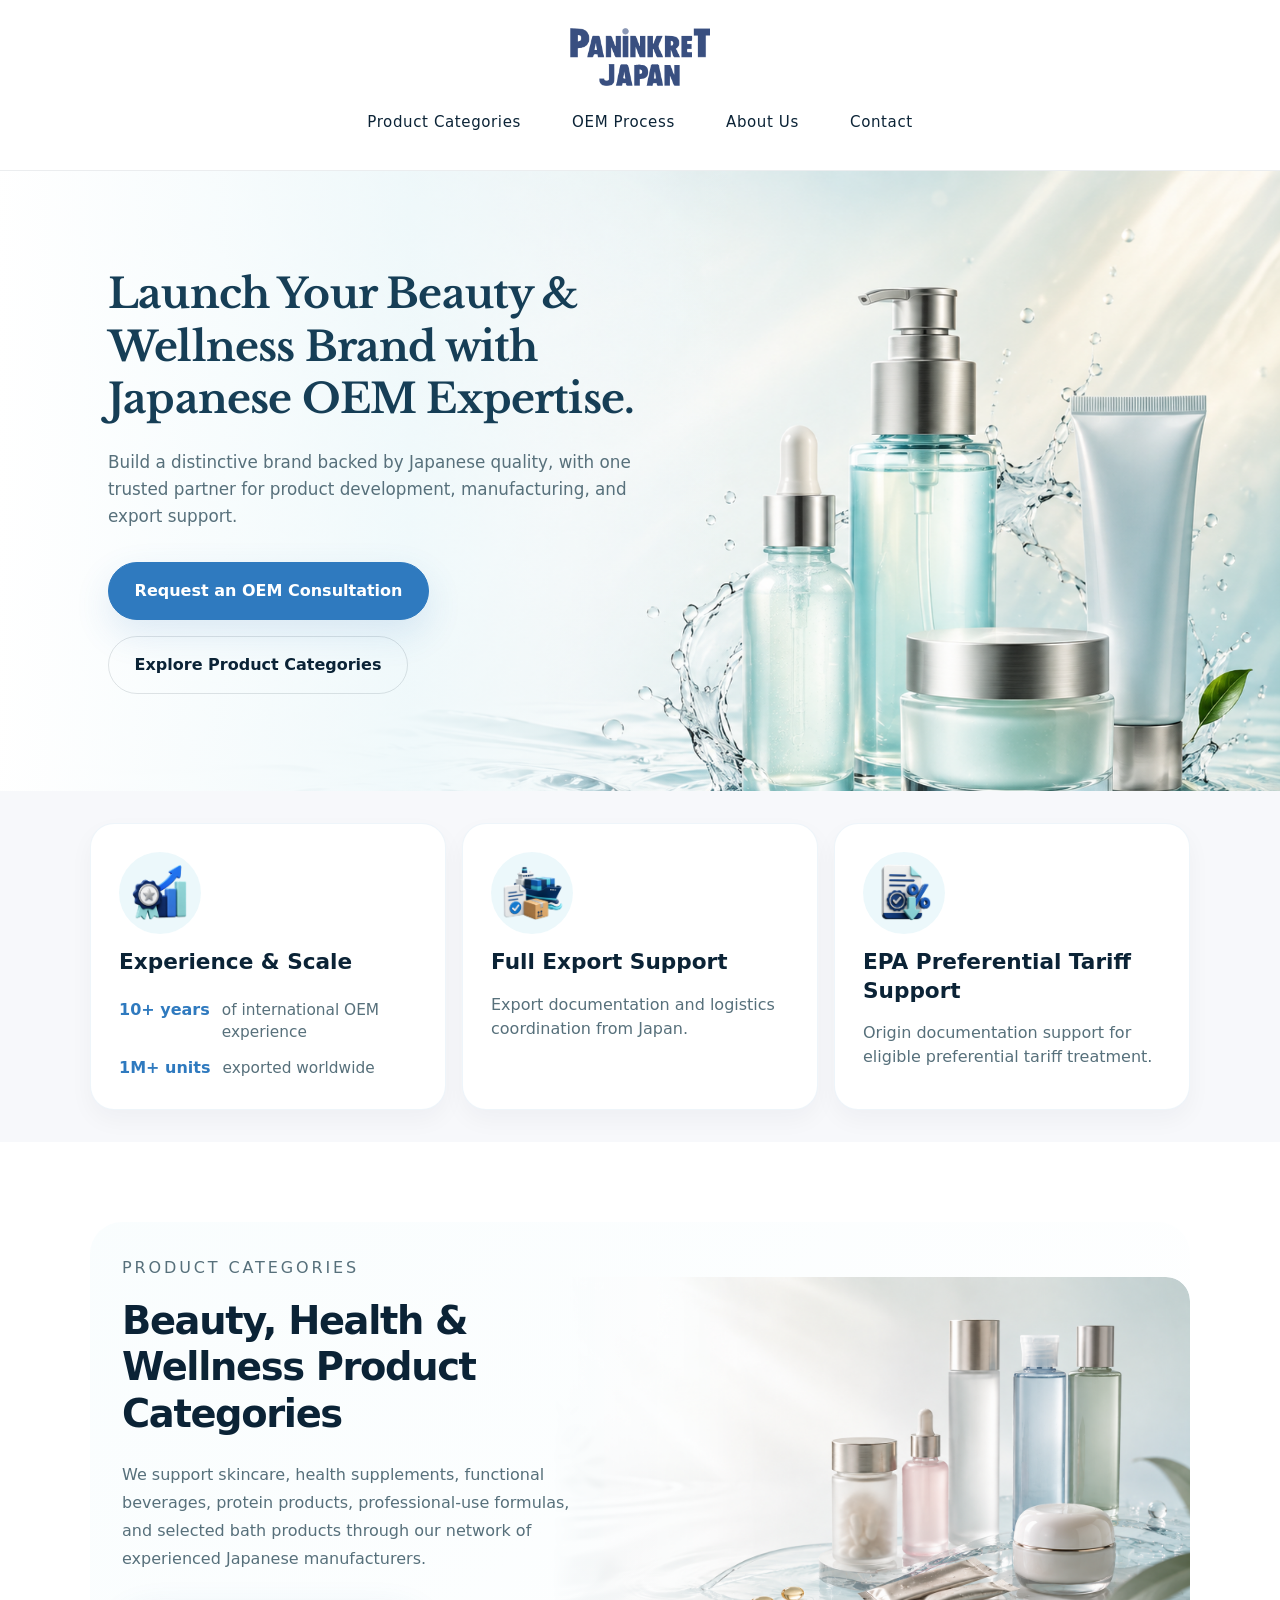
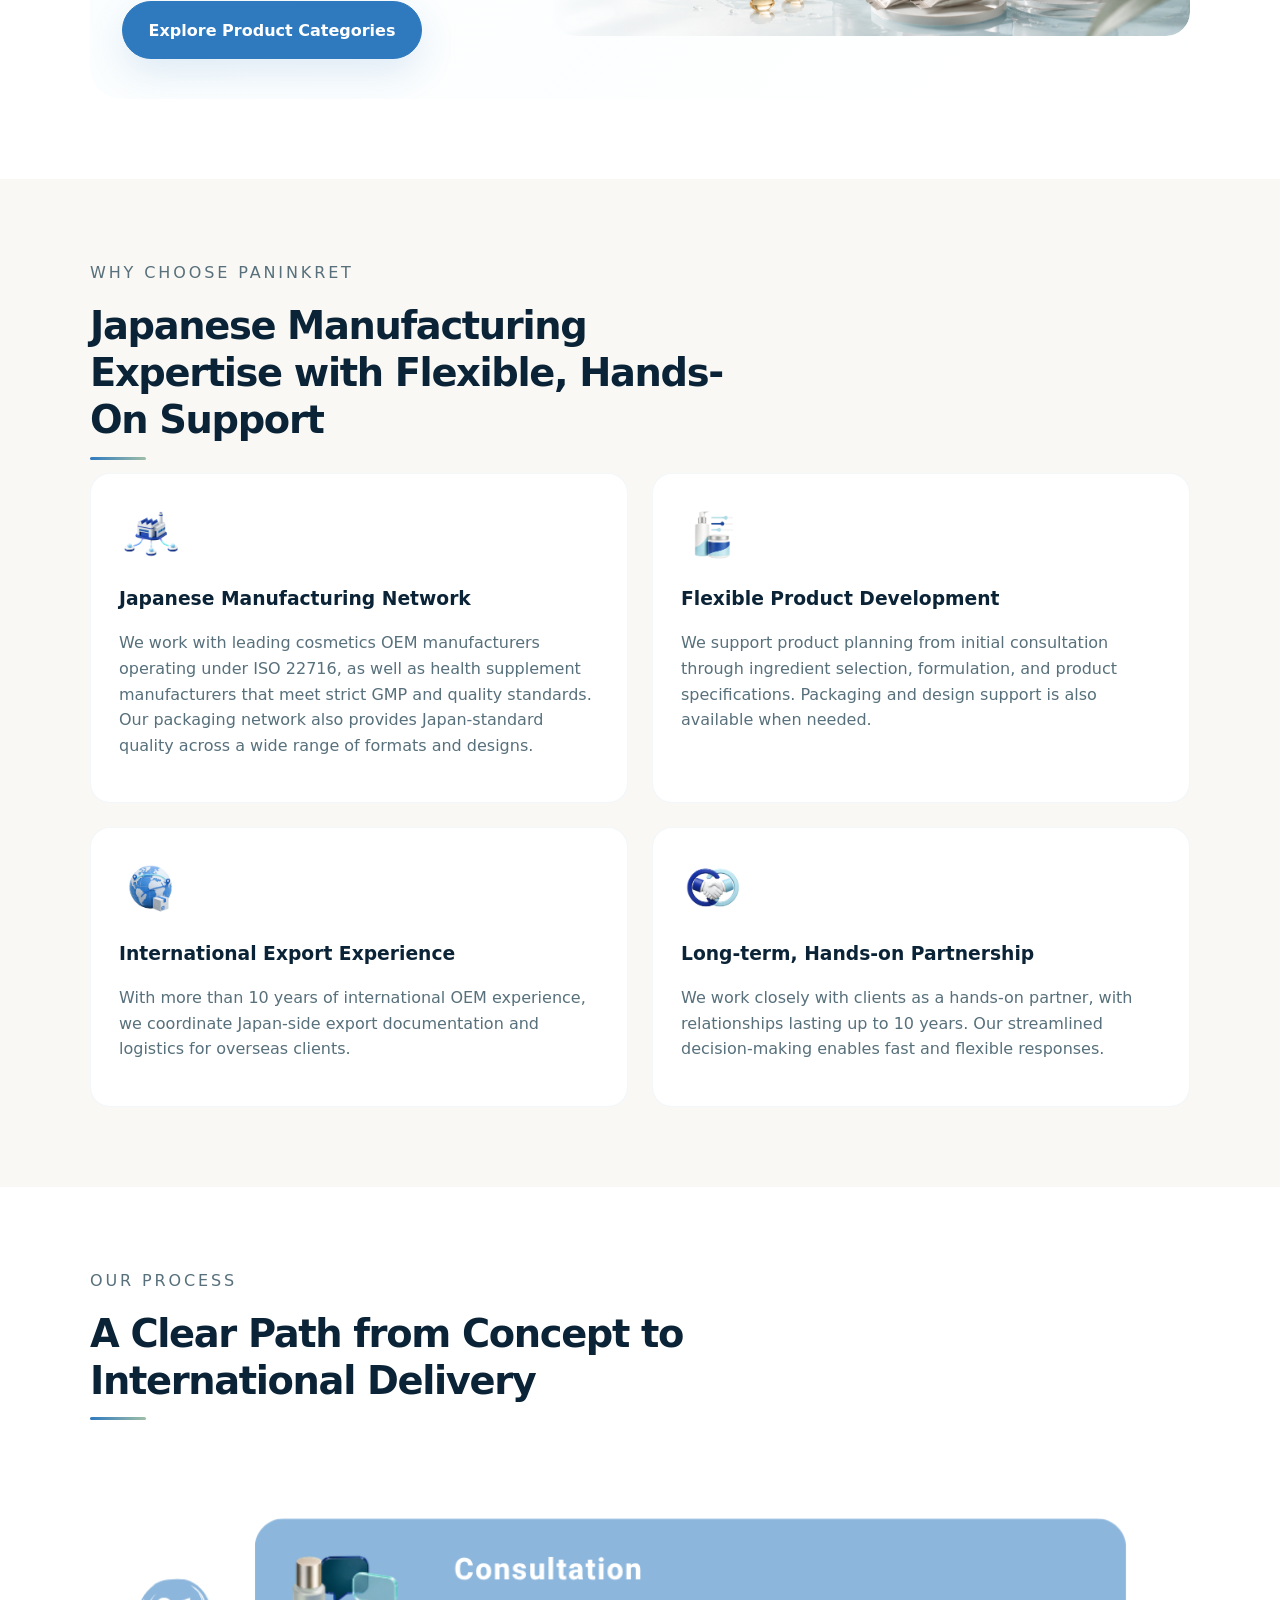
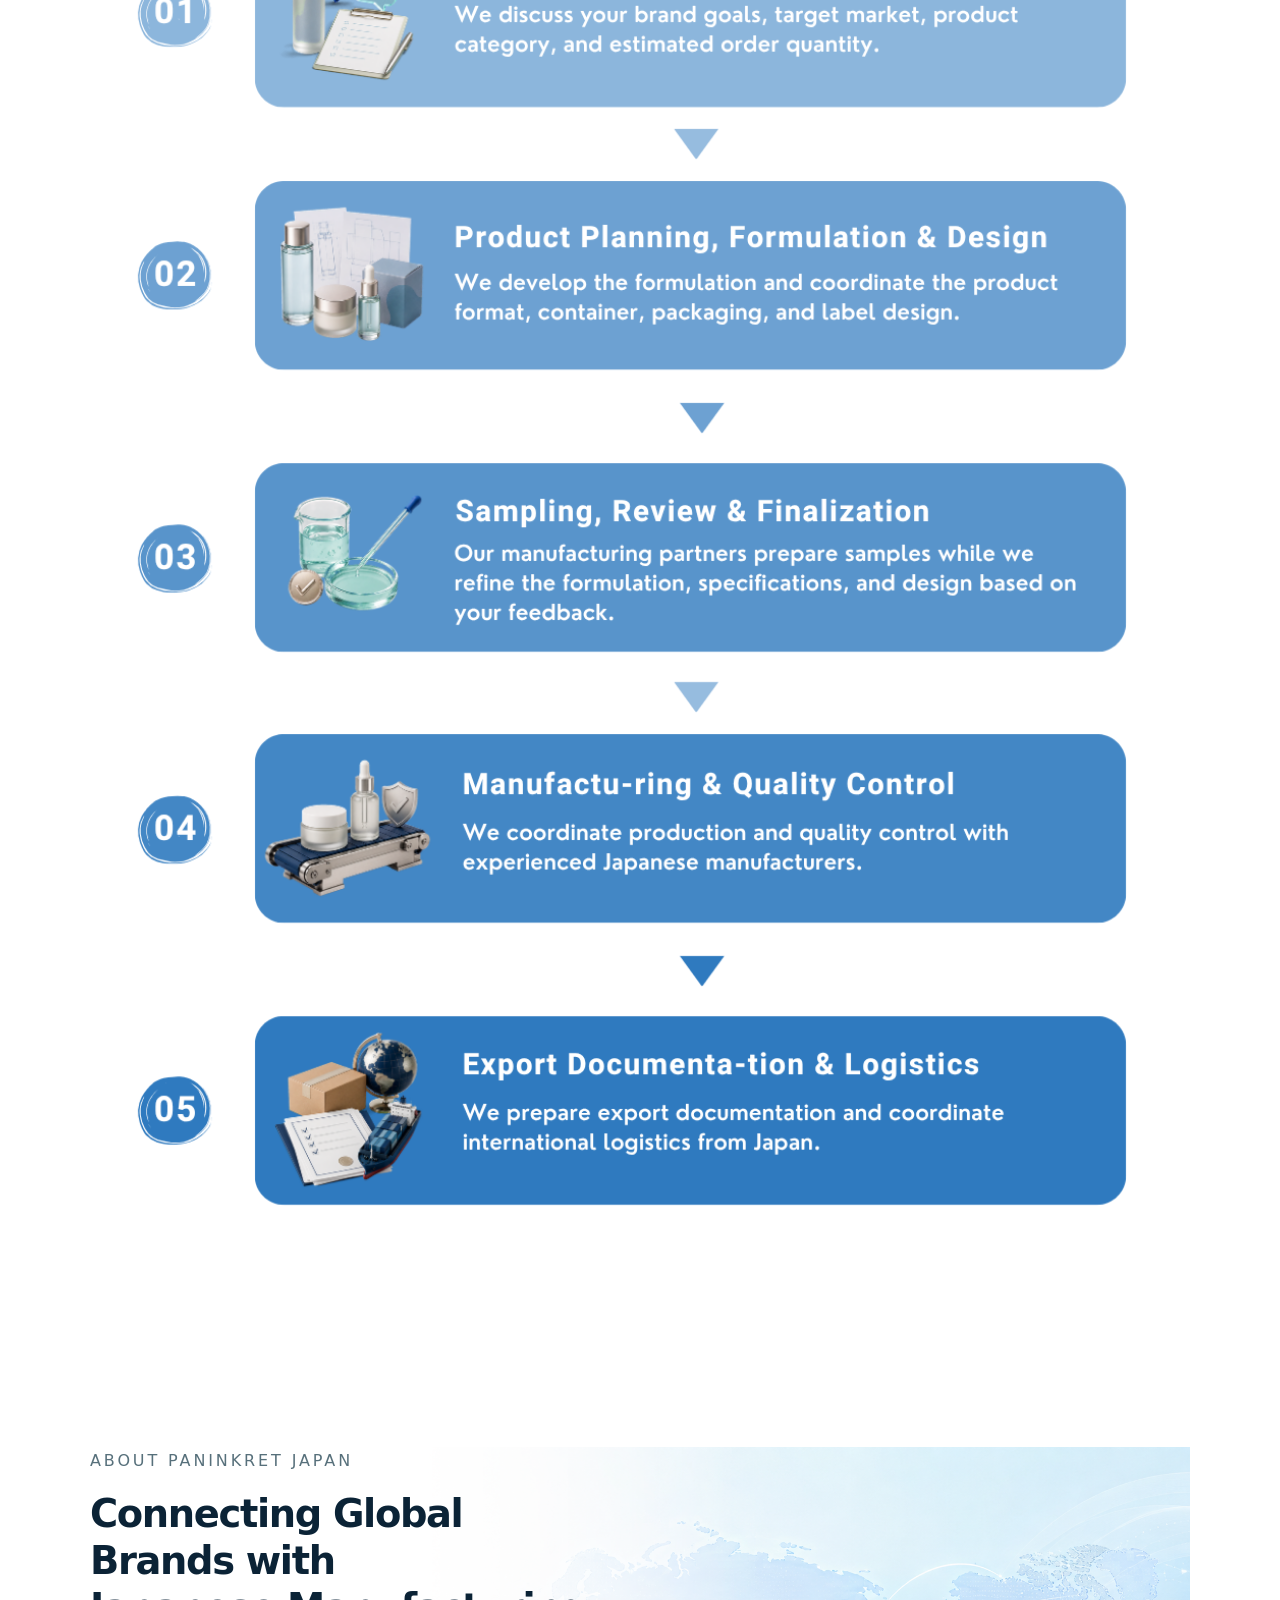
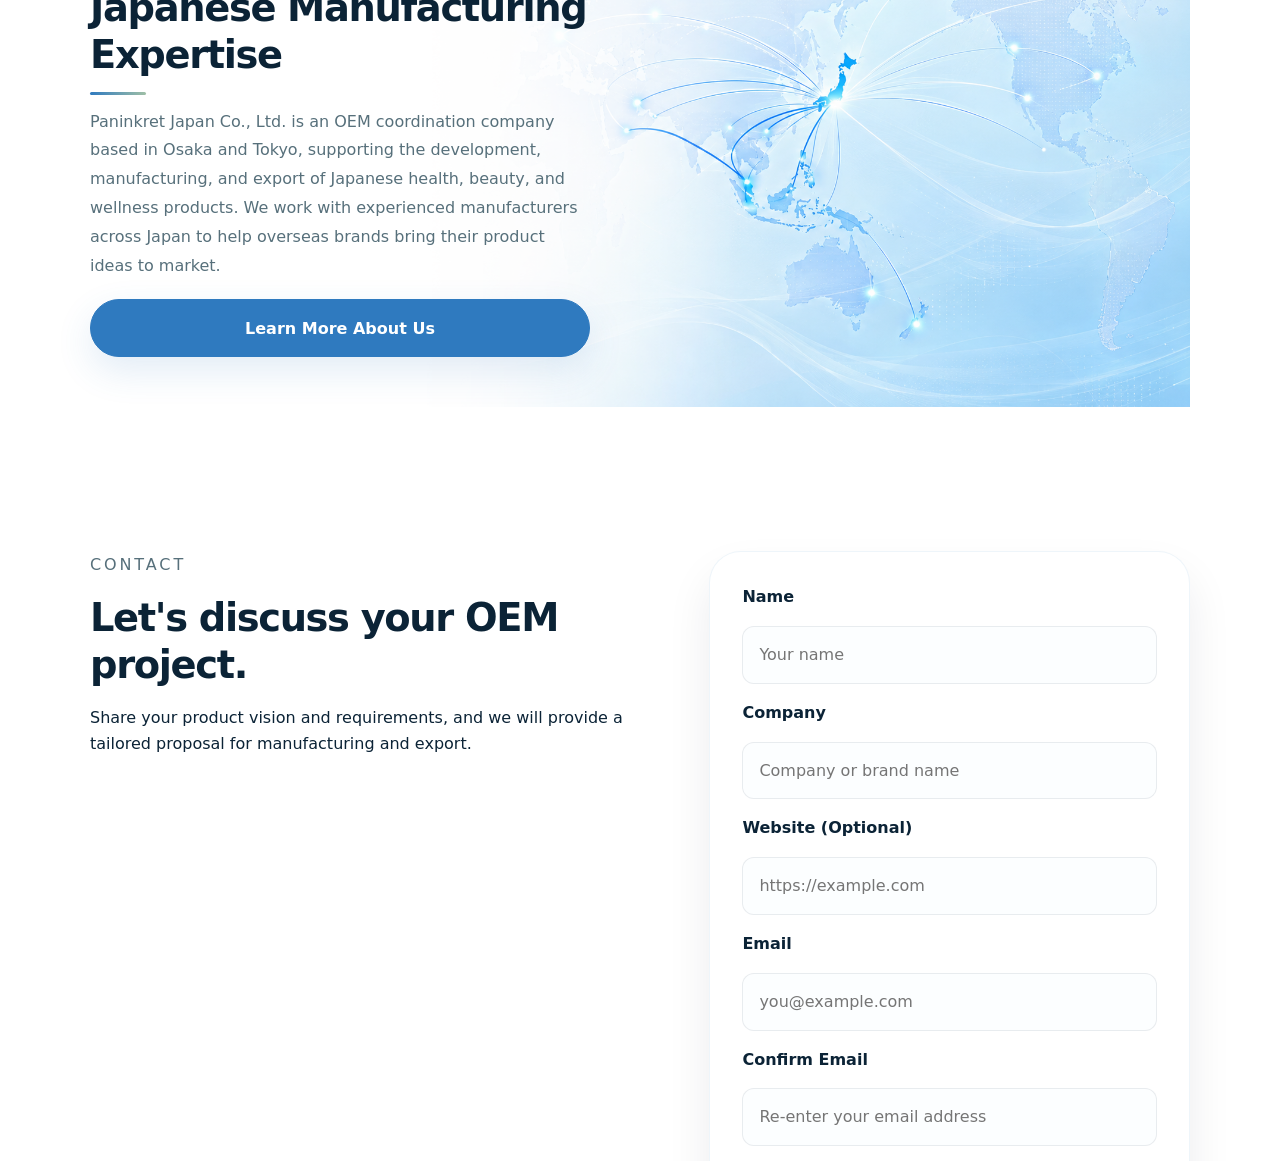
==== commit 0ef5812b: "Add privacy policy page" ====
--- a/index.html
+++ b/index.html
@@ -285,6 +285,7 @@
           <a href="index.html#process">OEM Process</a>
           <a href="about.html">About Us</a>
           <a href="index.html#contact">Contact</a>
+          <a href="privacy-policy.html">Privacy Policy</a>
           <a href="http://www.paninkret.jp" target="_blank" rel="noopener noreferrer">Japanese Website ↗</a>
         </nav>
       </div>
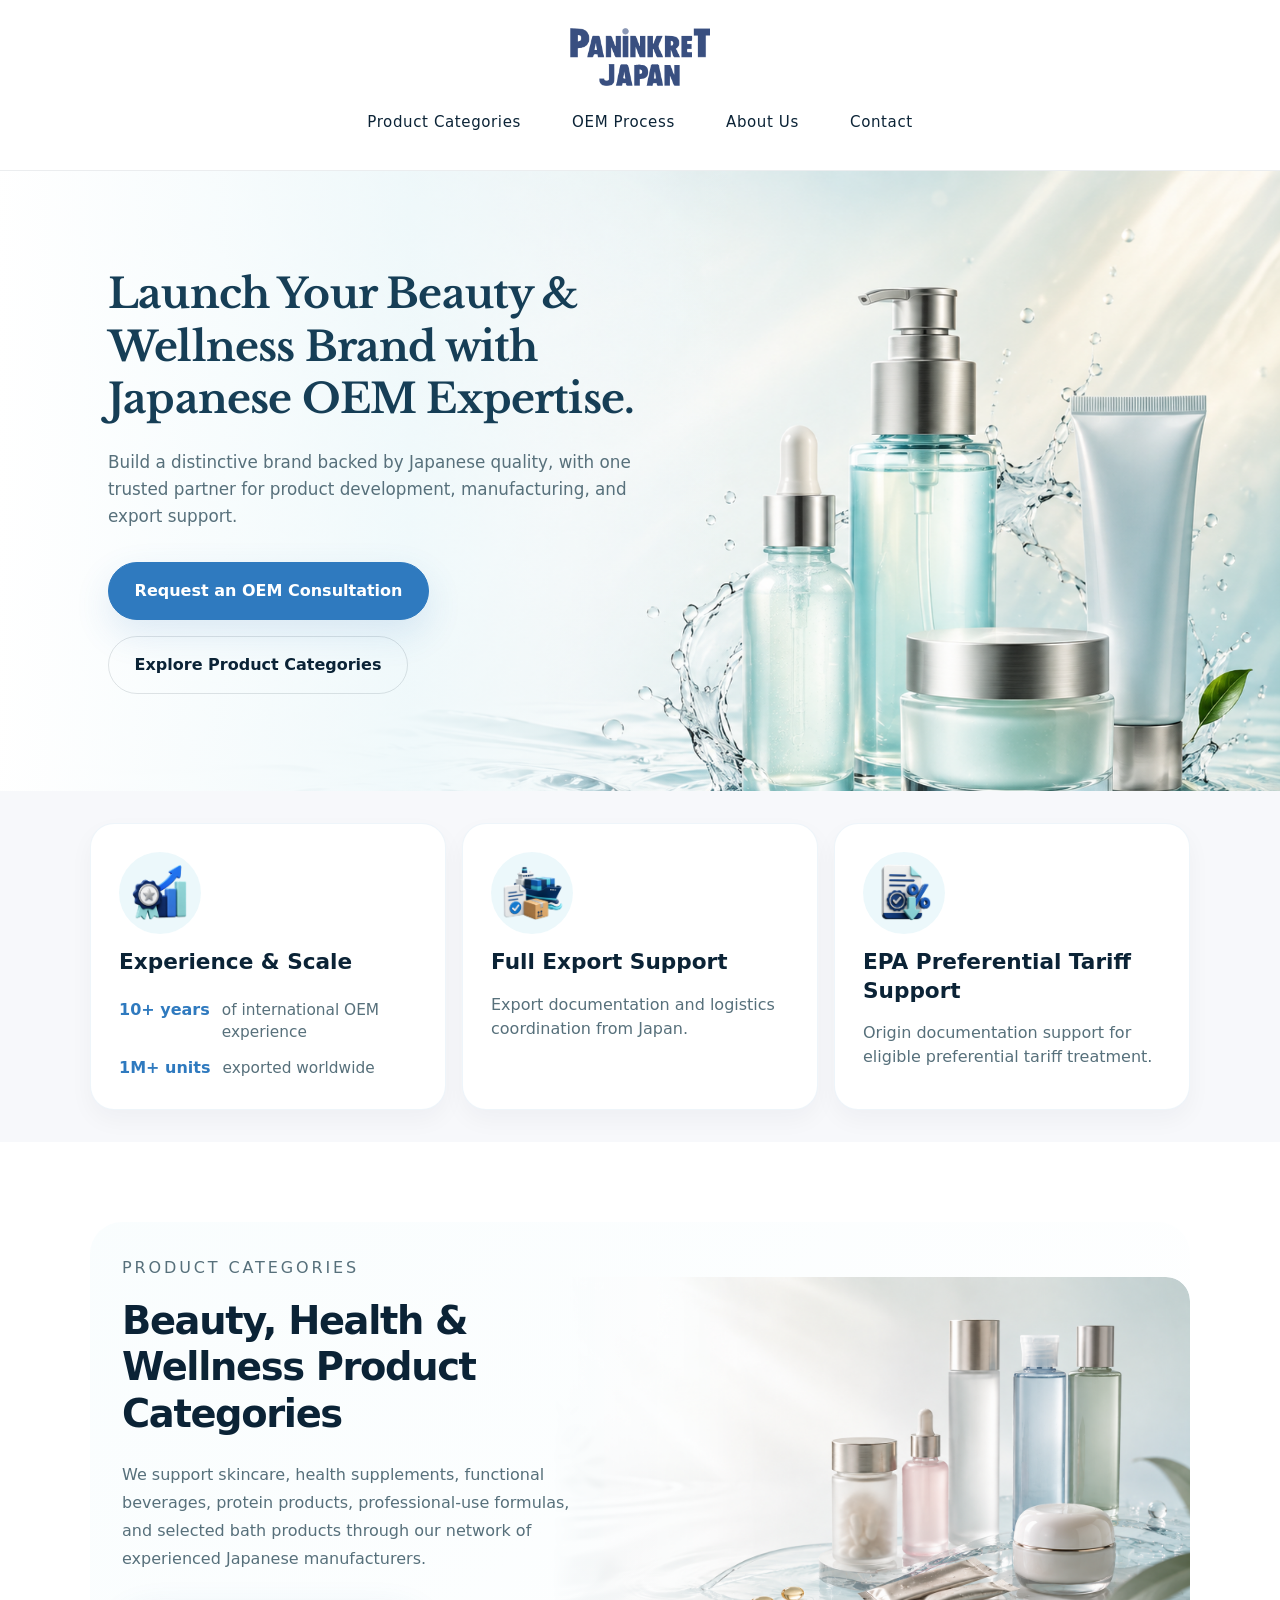
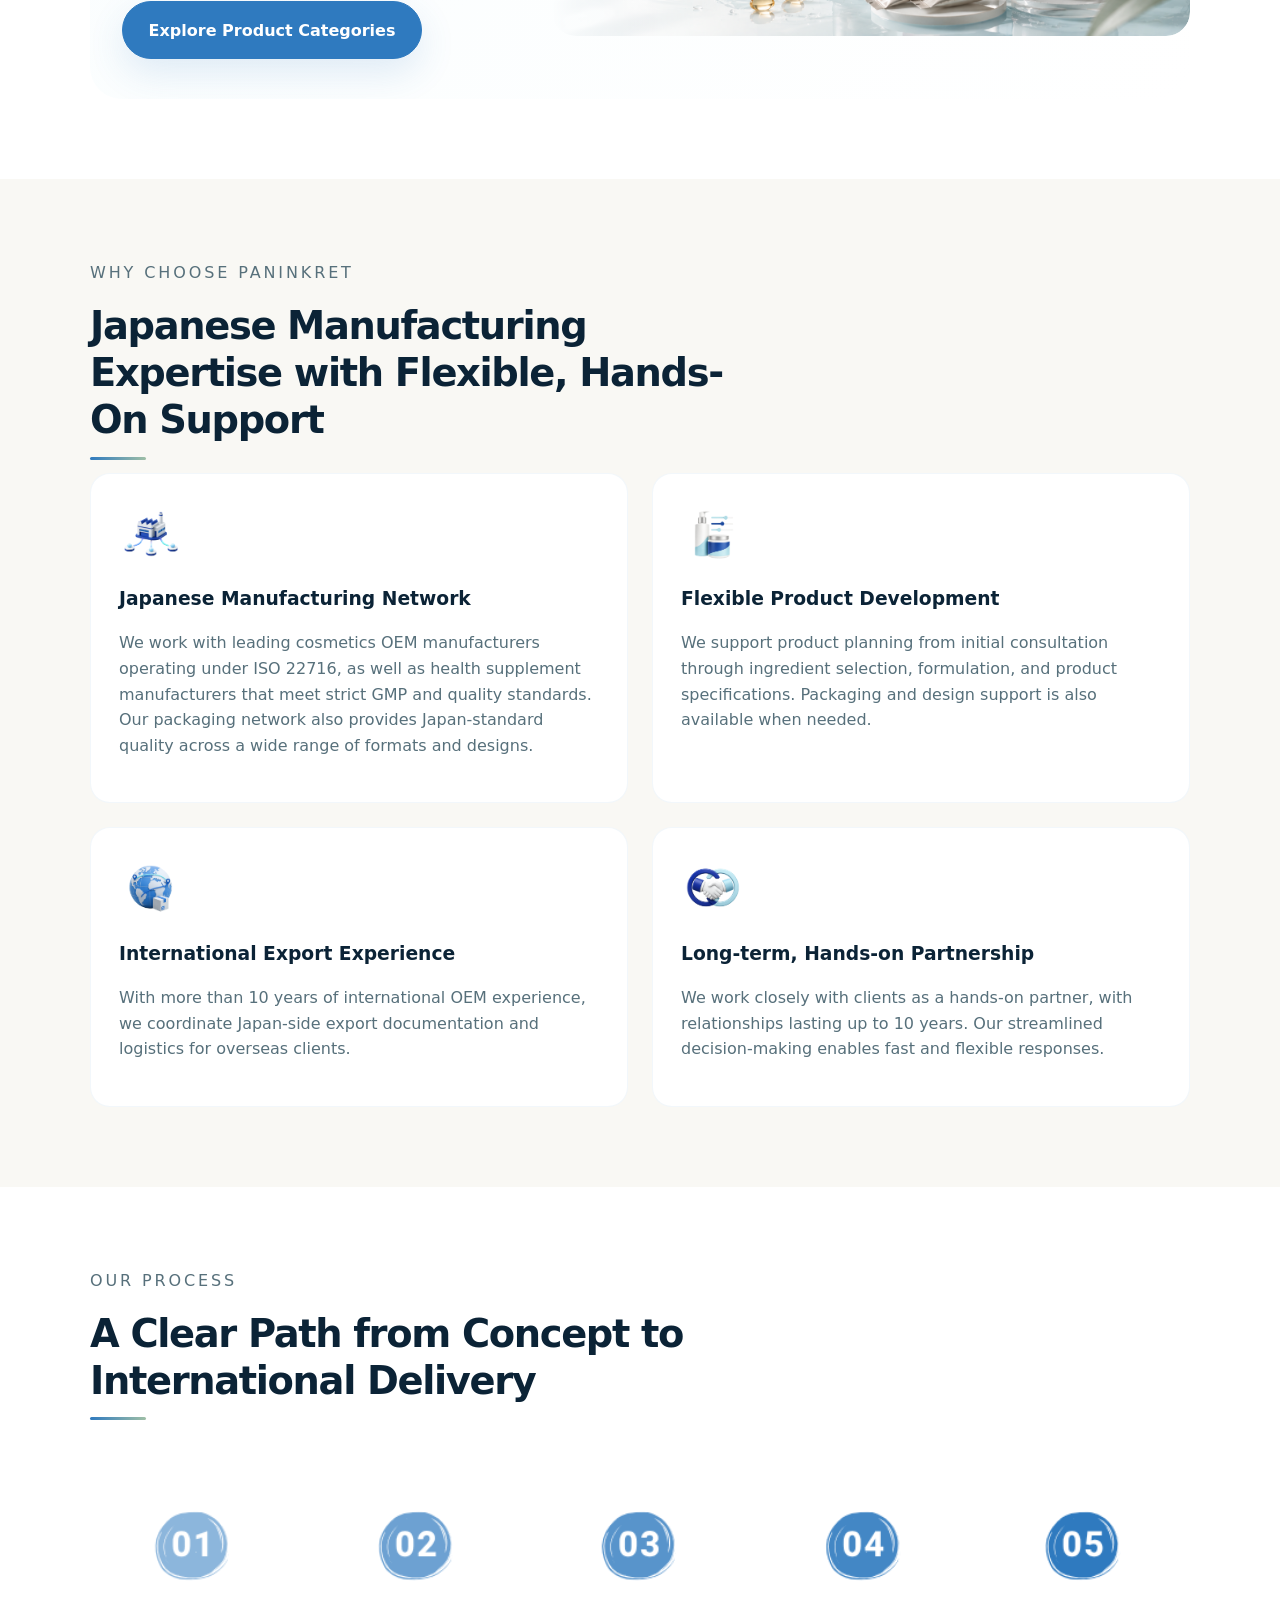
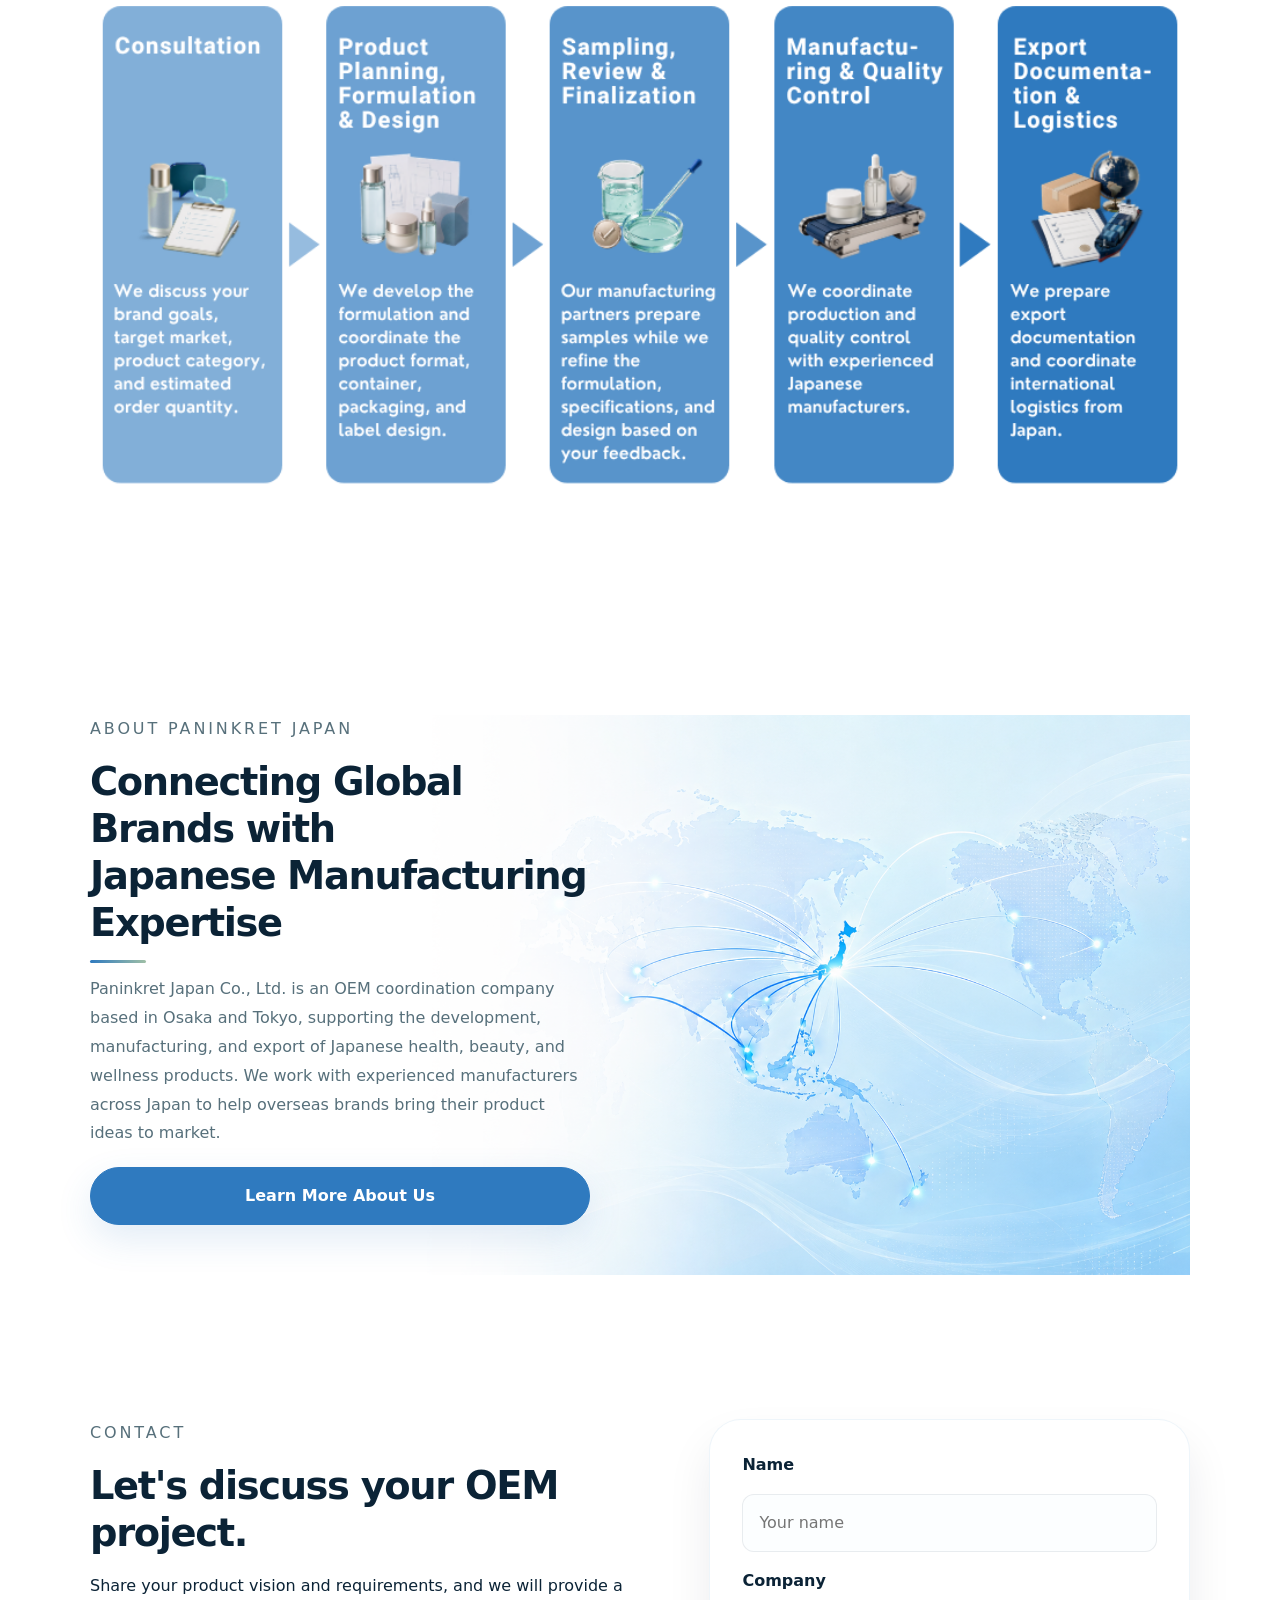
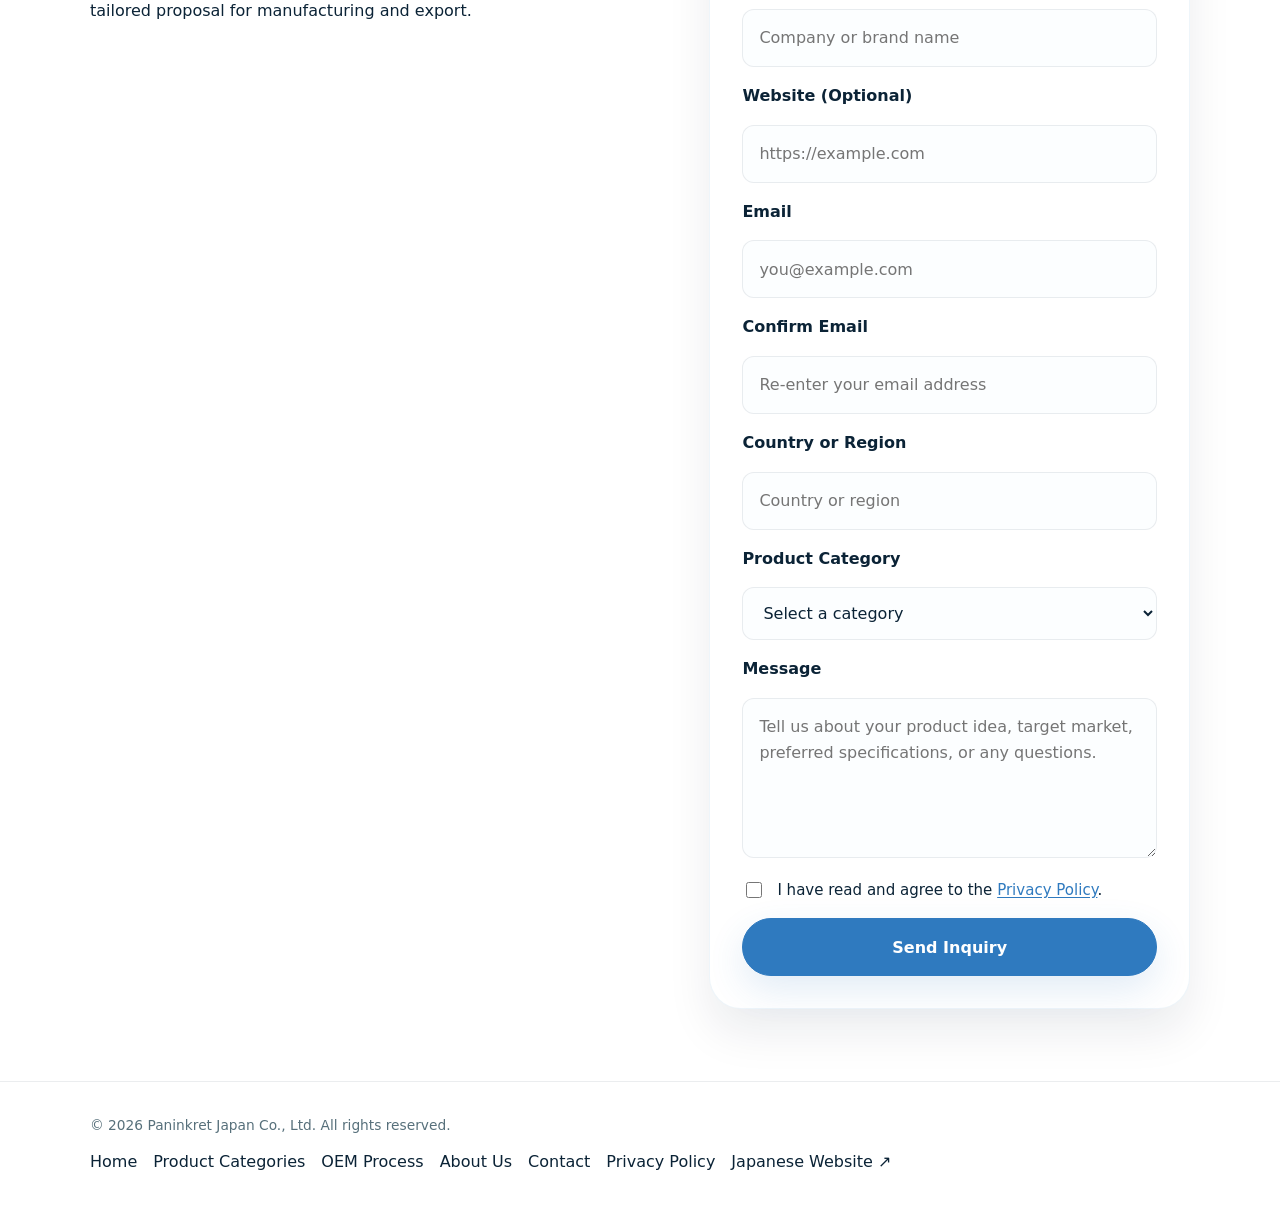
==== commit e1ed8b68: "Integrate privacy policy" ====
--- a/index.html
+++ b/index.html
@@ -270,6 +270,11 @@
             <label for="message">Message</label>
             <textarea id="message" name="message" rows="5" placeholder="Tell us about your product idea, target market, preferred specifications, or any questions." required></textarea>
 
+            <div class="contact-form-consent">
+              <input type="checkbox" id="privacyConsent" name="privacy_consent" required />
+              <label for="privacyConsent">I have read and agree to the <a href="privacy-policy.html">Privacy Policy</a>.</label>
+            </div>
+
             <button type="submit" class="button button-primary">Send Inquiry</button>
           </form>
         </div>
--- a/css/styles.css
+++ b/css/styles.css
@@ -945,6 +945,32 @@
   color: #bf1e2e;
   font-size: 0.88rem;
   line-height: 1.45;
+}
+
+.contact-form-consent {
+  display: flex;
+  align-items: flex-start;
+  gap: 0.75rem;
+  margin-top: 0.25rem;
+  font-size: 0.94rem;
+  line-height: 1.6;
+}
+
+.contact-form-consent input {
+  width: 1rem;
+  height: 1rem;
+  margin-top: 0.2rem;
+  flex: 0 0 auto;
+}
+
+.contact-form-consent label {
+  font-weight: 400;
+}
+
+.contact-form-consent a {
+  color: var(--primary-blue);
+  text-decoration: underline;
+  text-underline-offset: 0.12em;
 }
 
 .thanks-card {
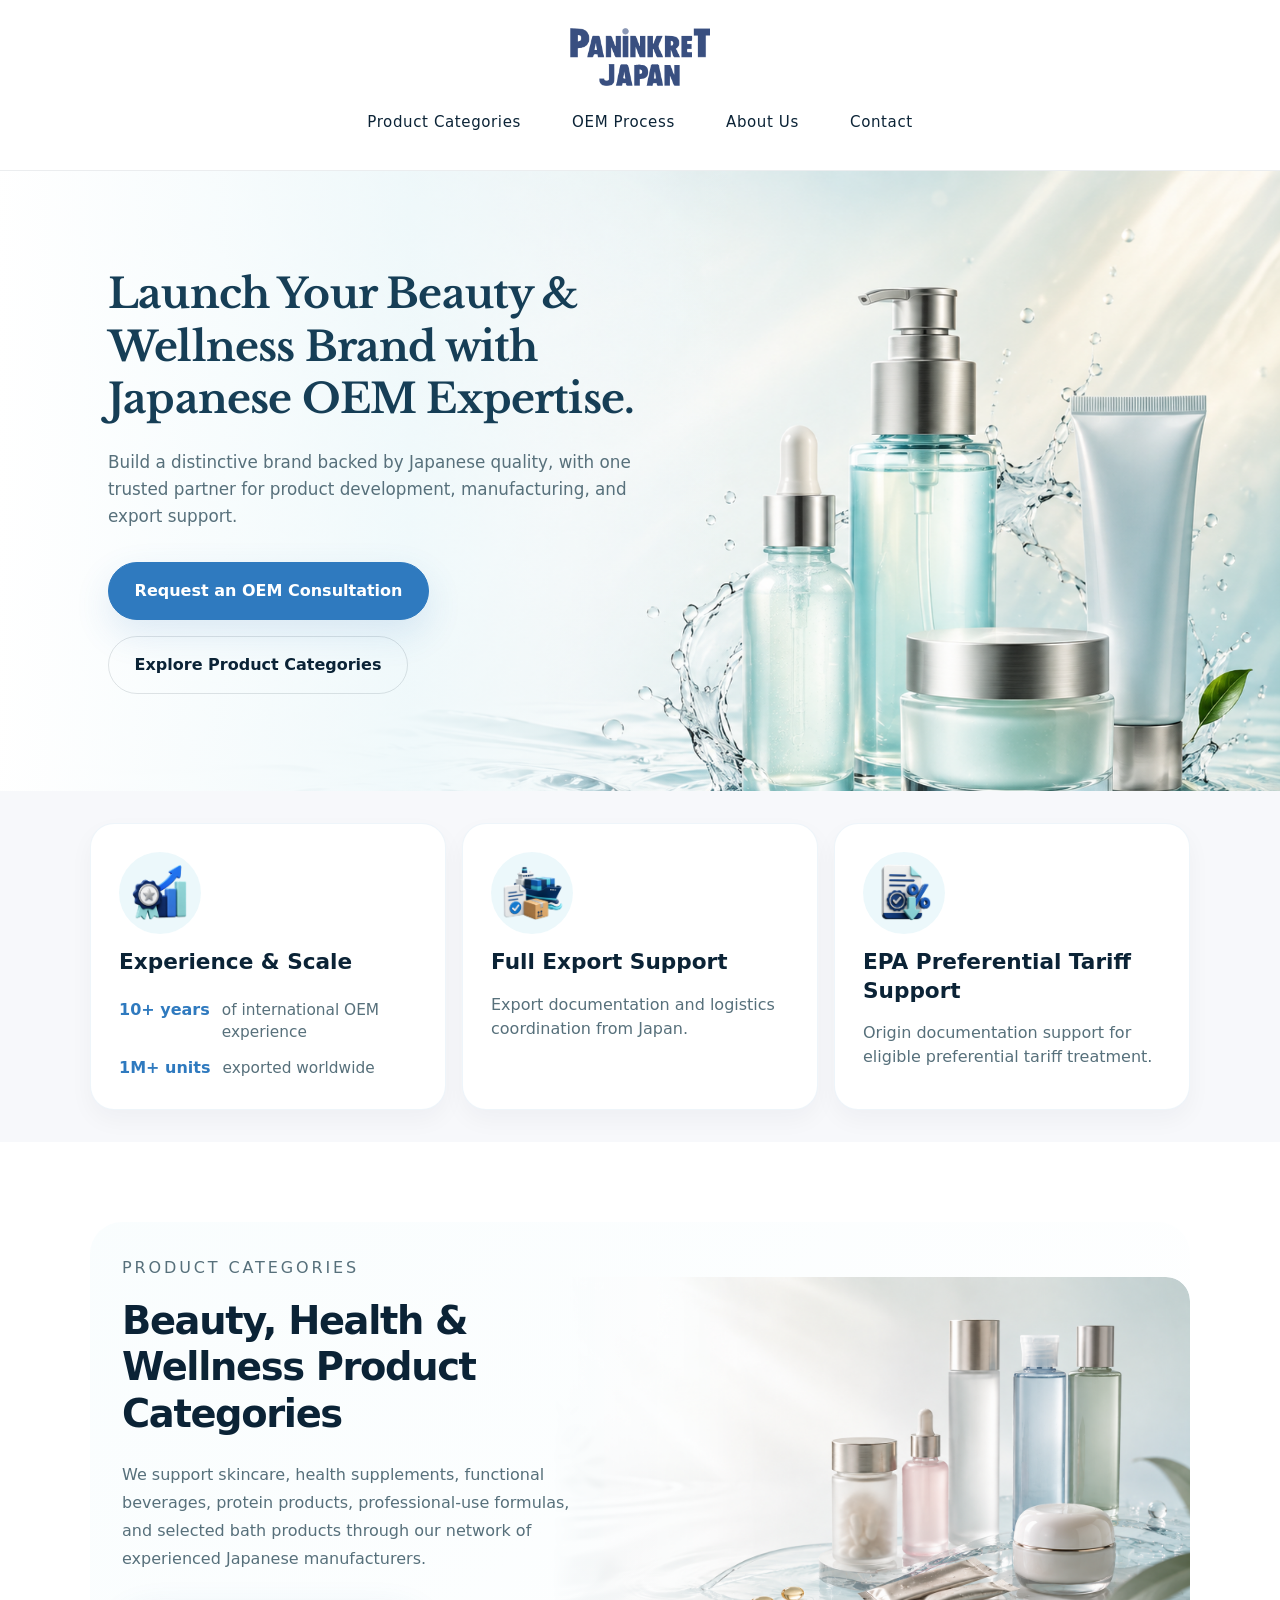
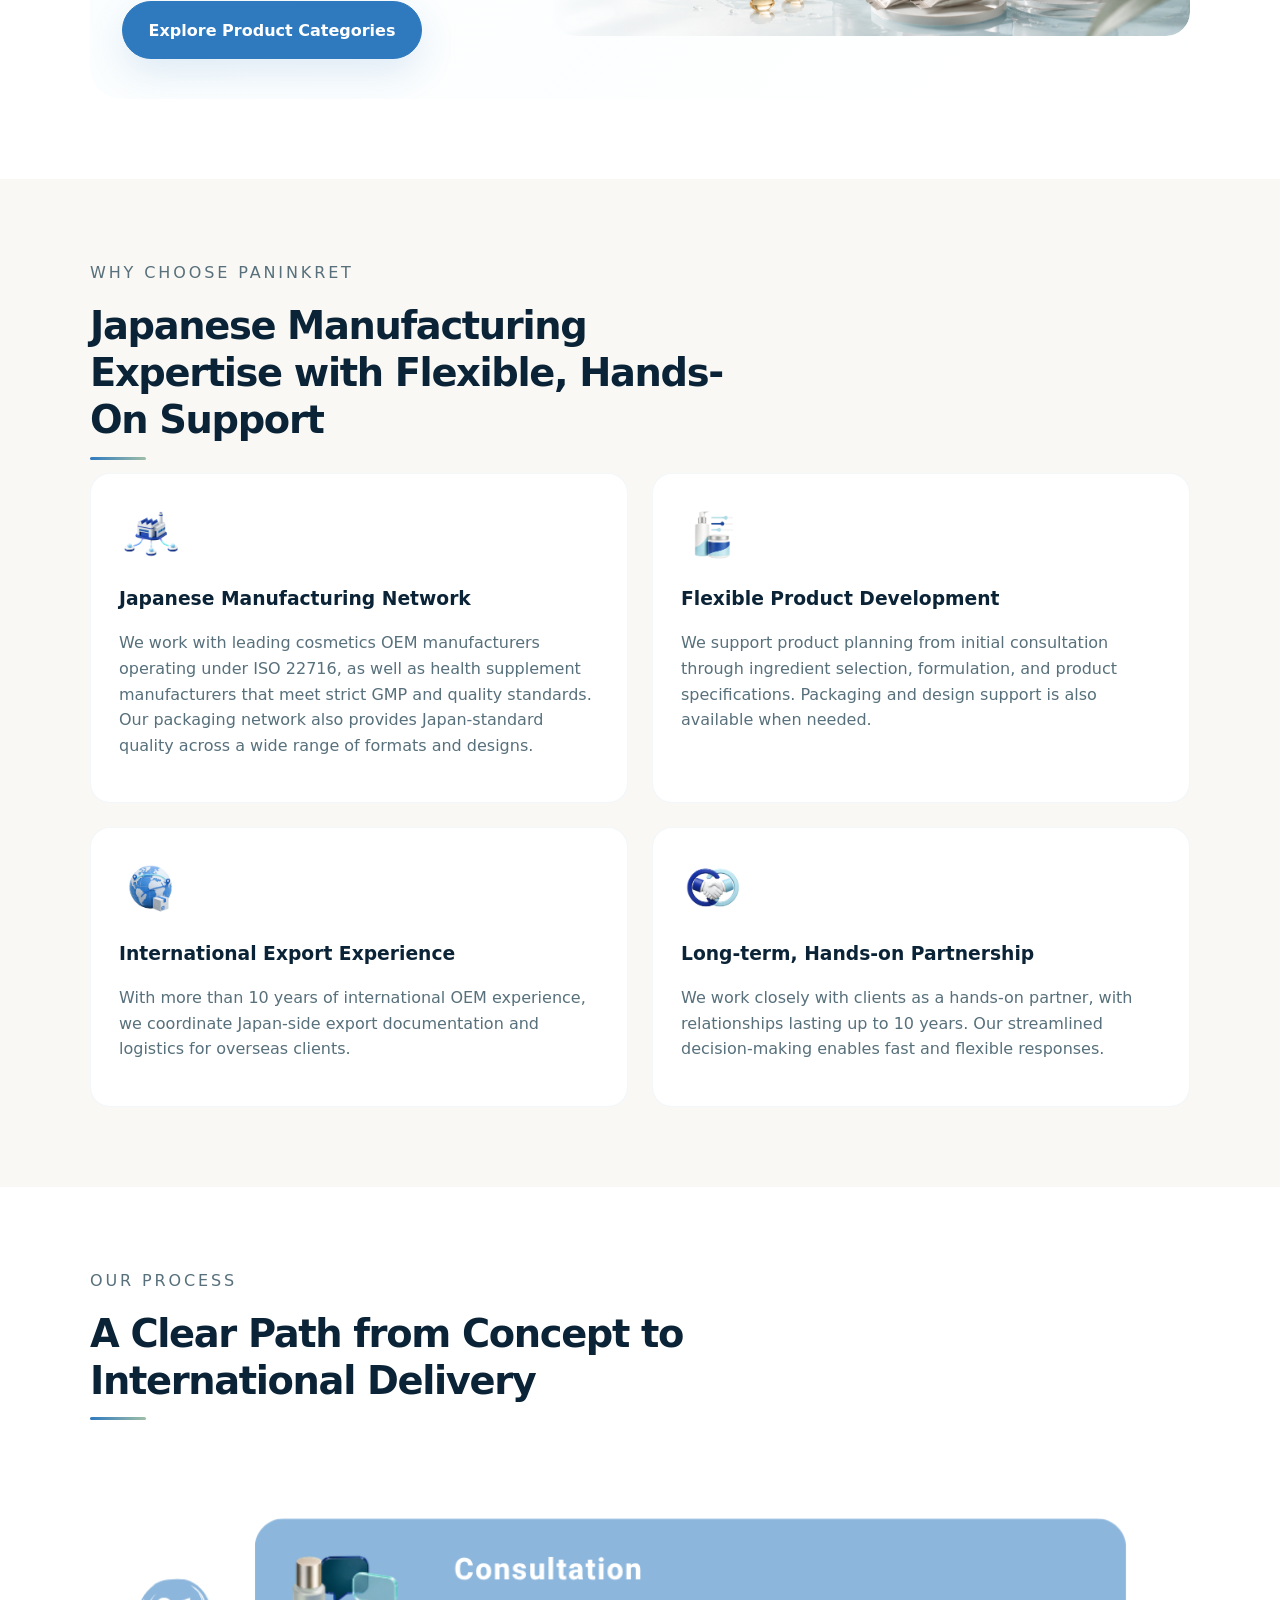
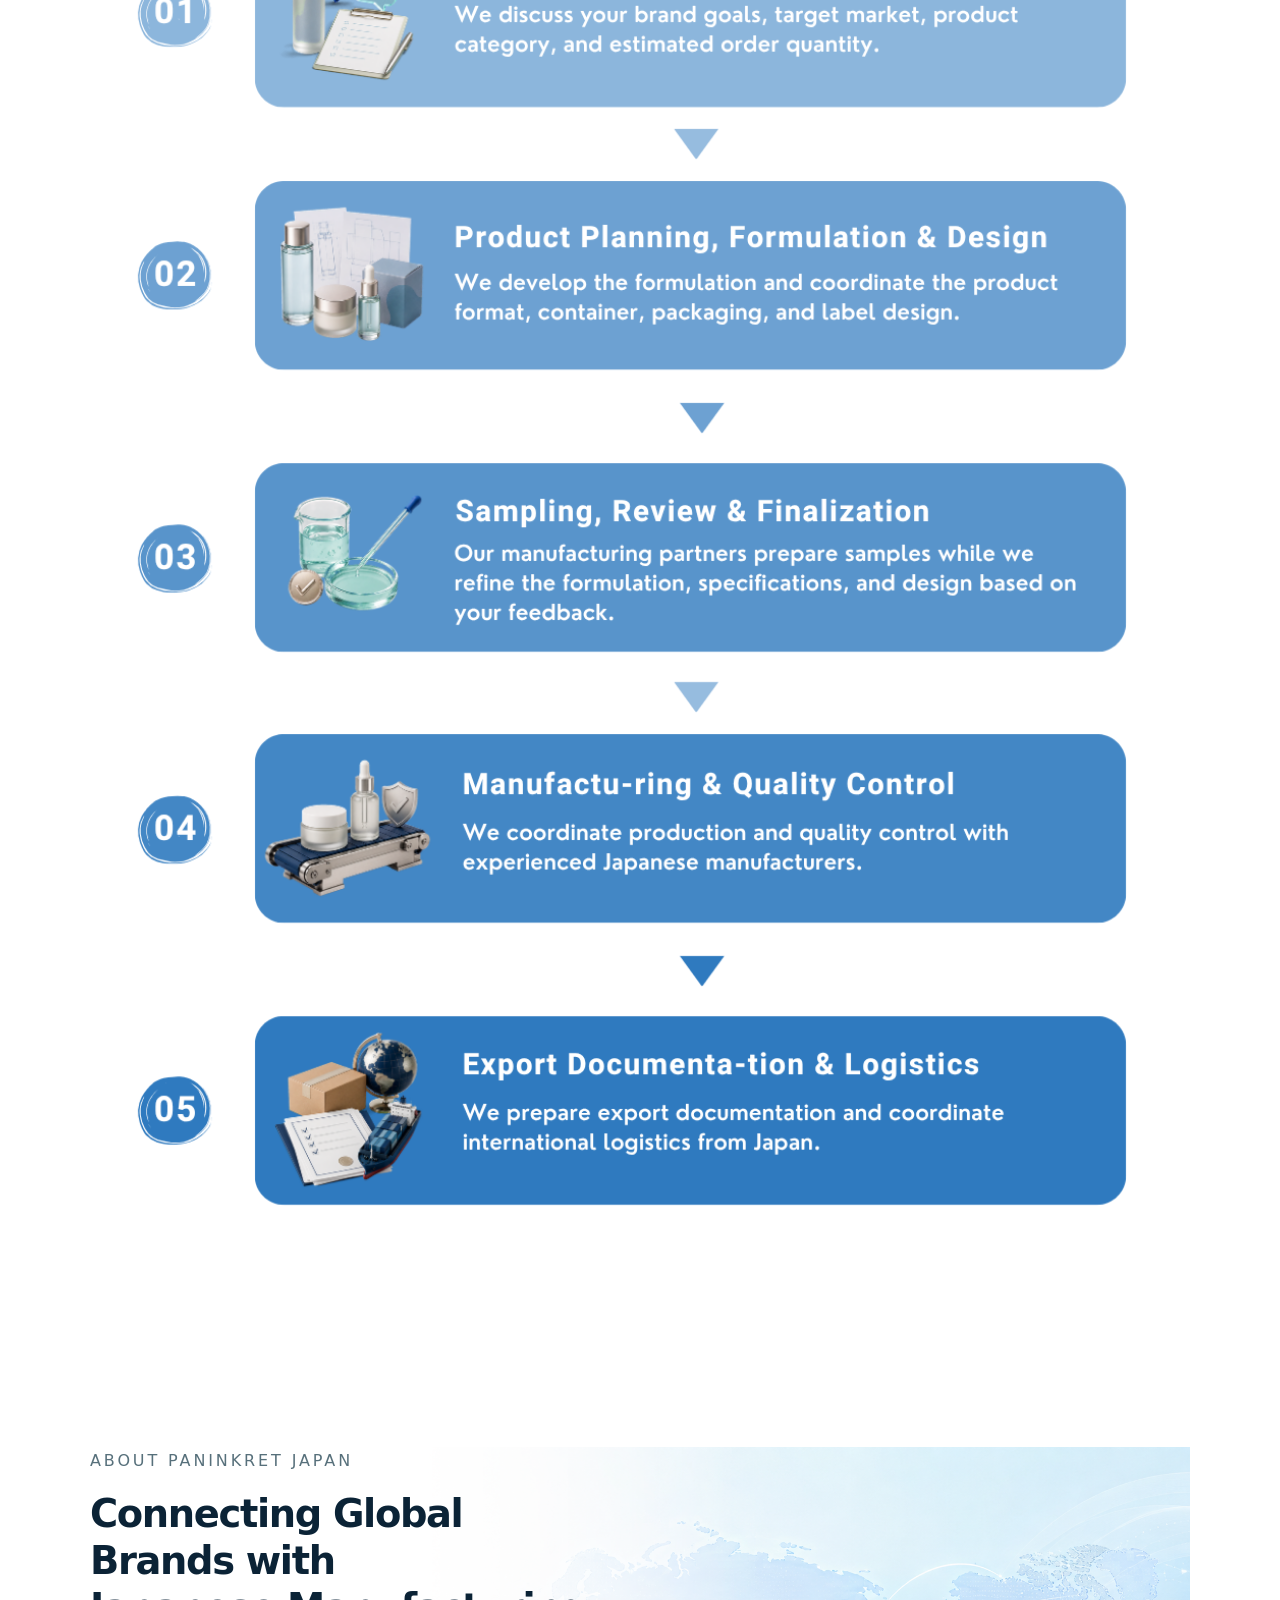
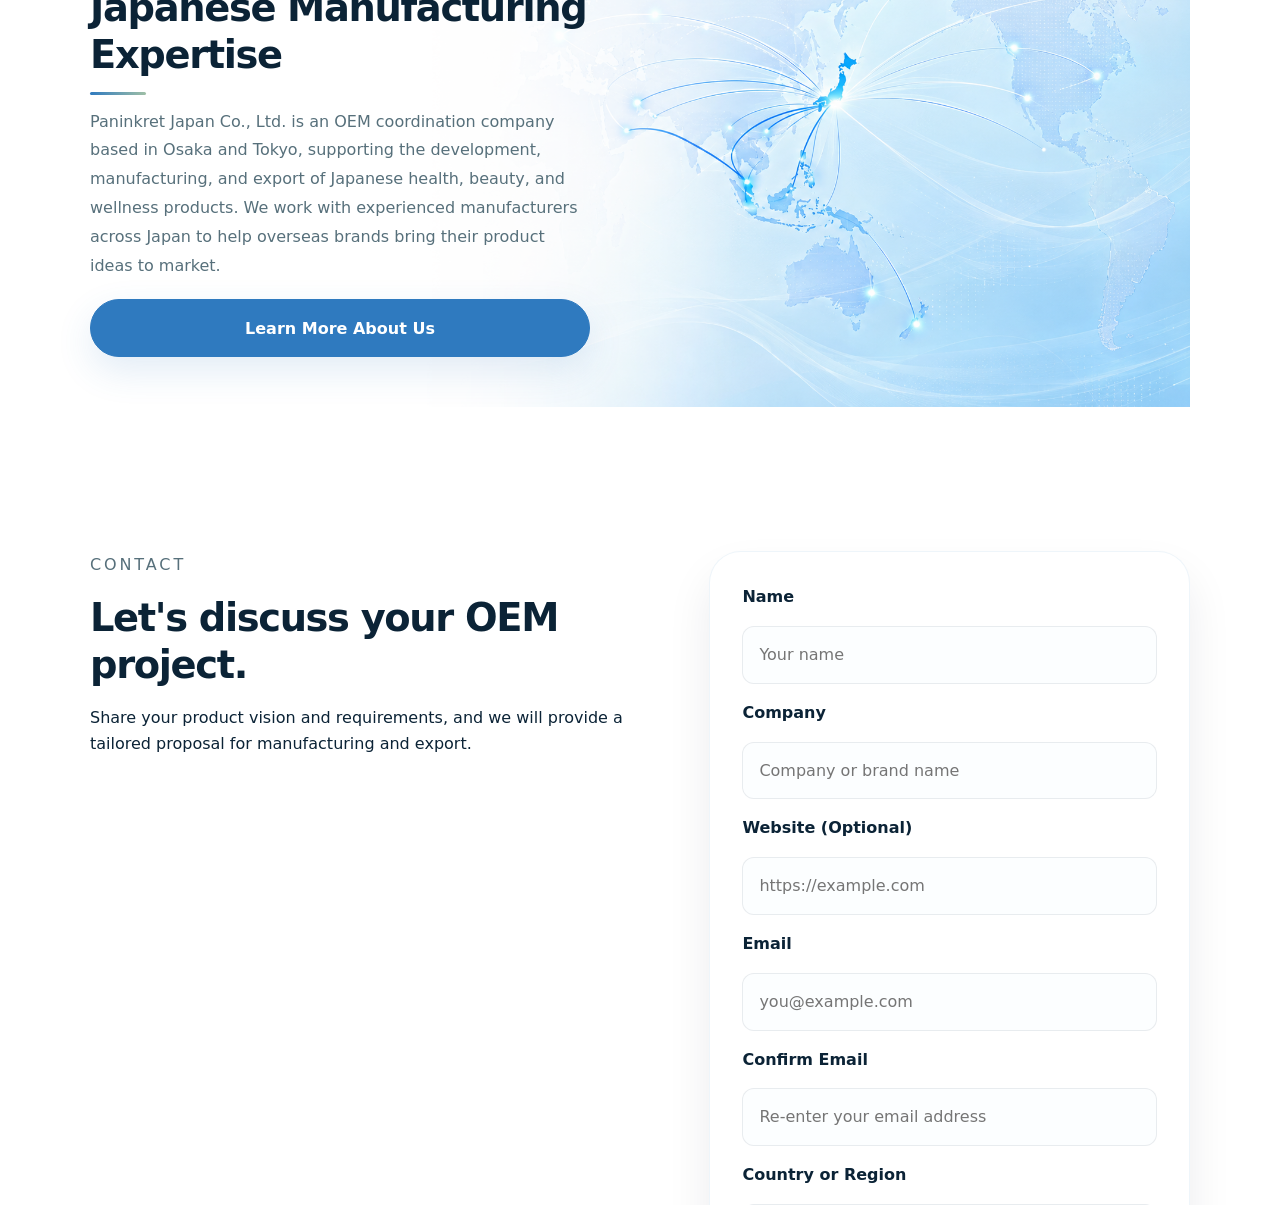
==== commit bf7c0ee4: "Add Google Search Console verification meta tag" ====
--- a/index.html
+++ b/index.html
@@ -2,8 +2,9 @@
 <html lang="en">
 <head>
   <meta charset="UTF-8" />
-  <meta name="viewport" content="width=device-width, initial-scale=1.0" />
-  <title>Paninkret Japan | OEM Solutions for Health & Beauty</title>
+<meta name="viewport" content="width=device-width, initial-scale=1.0" />
+<meta name="google-site-verification" content="5hbMxhf0AGaCRbe6WERj6wBf8ipnPJIk7wK7uvMUa3s" />
+<title>Paninkret Japan | OEM Solutions for Health & Beauty</title>
   <meta
     name="description"
     content="Paninkret Japan is a Japanese OEM partner specializing in cosmetics, skincare, health supplements, and functional beverages. From product development to manufacturing and export support, we help brands launch globally."
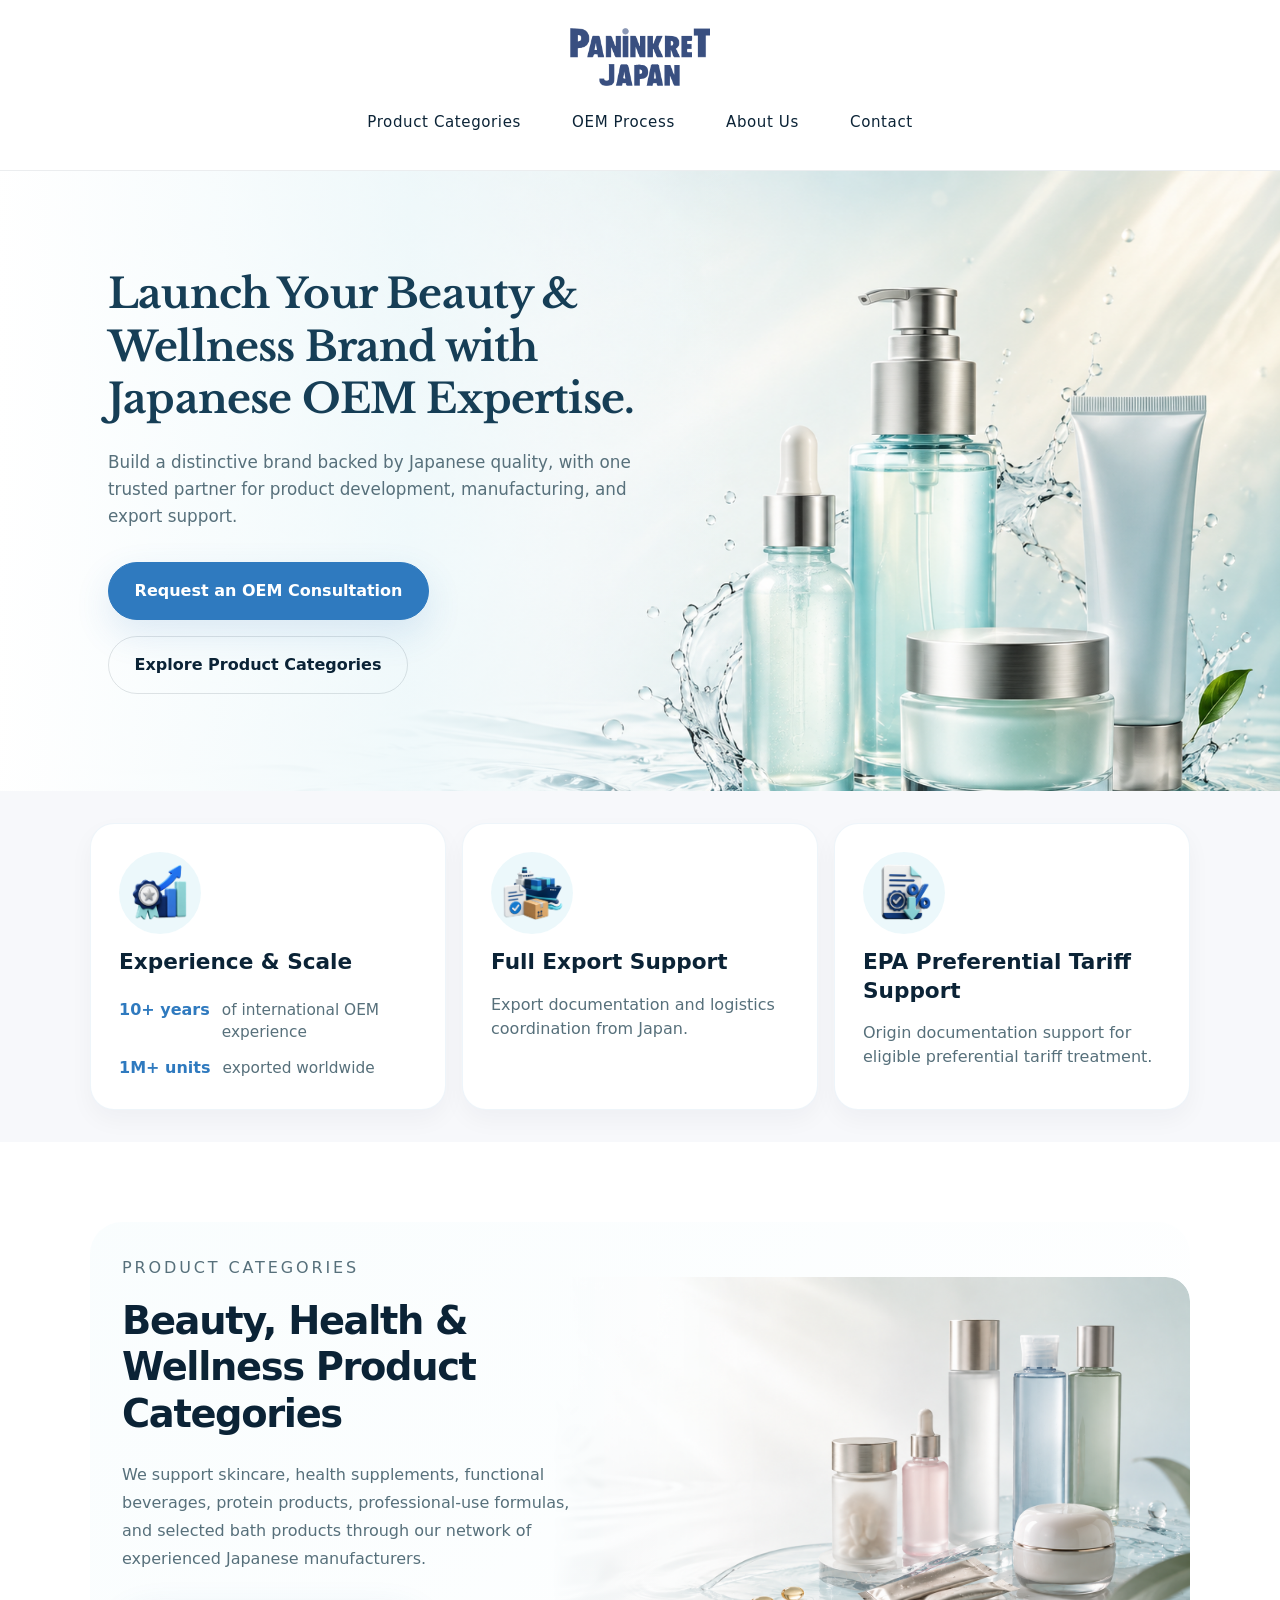
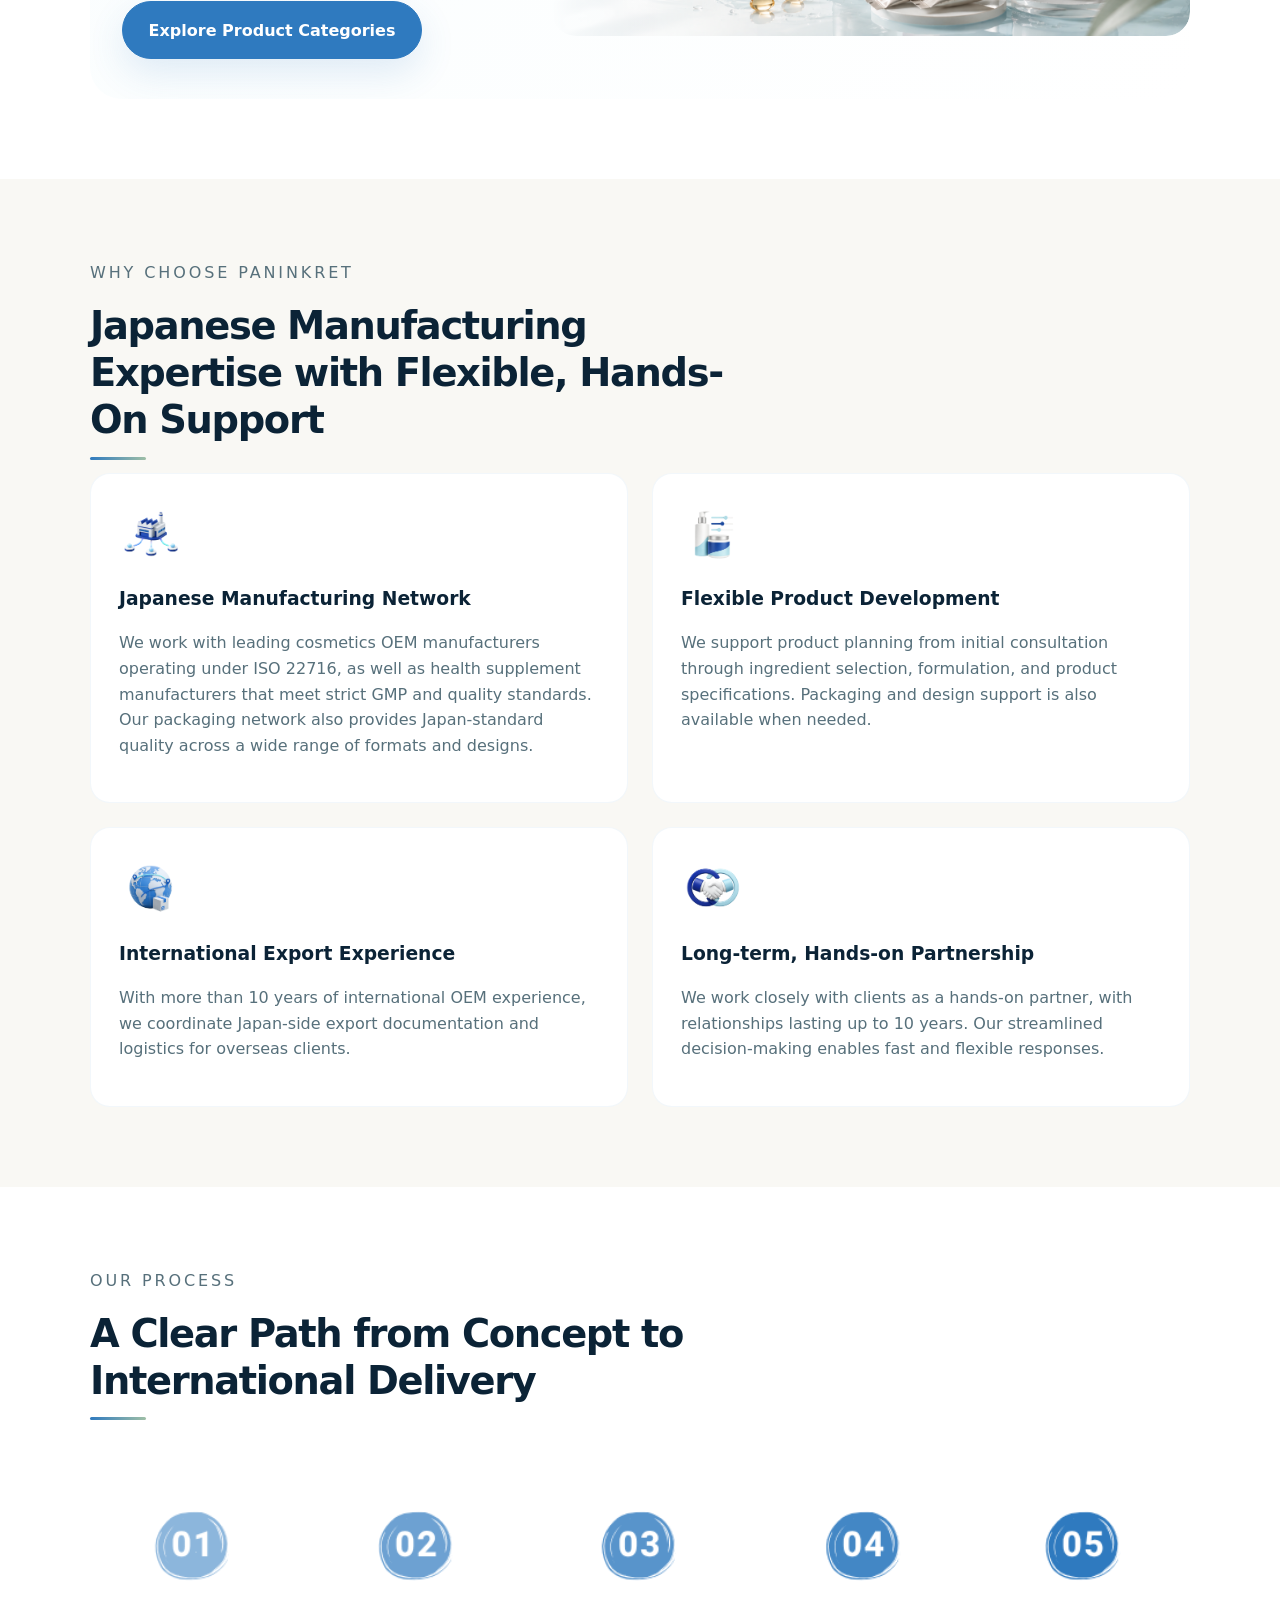
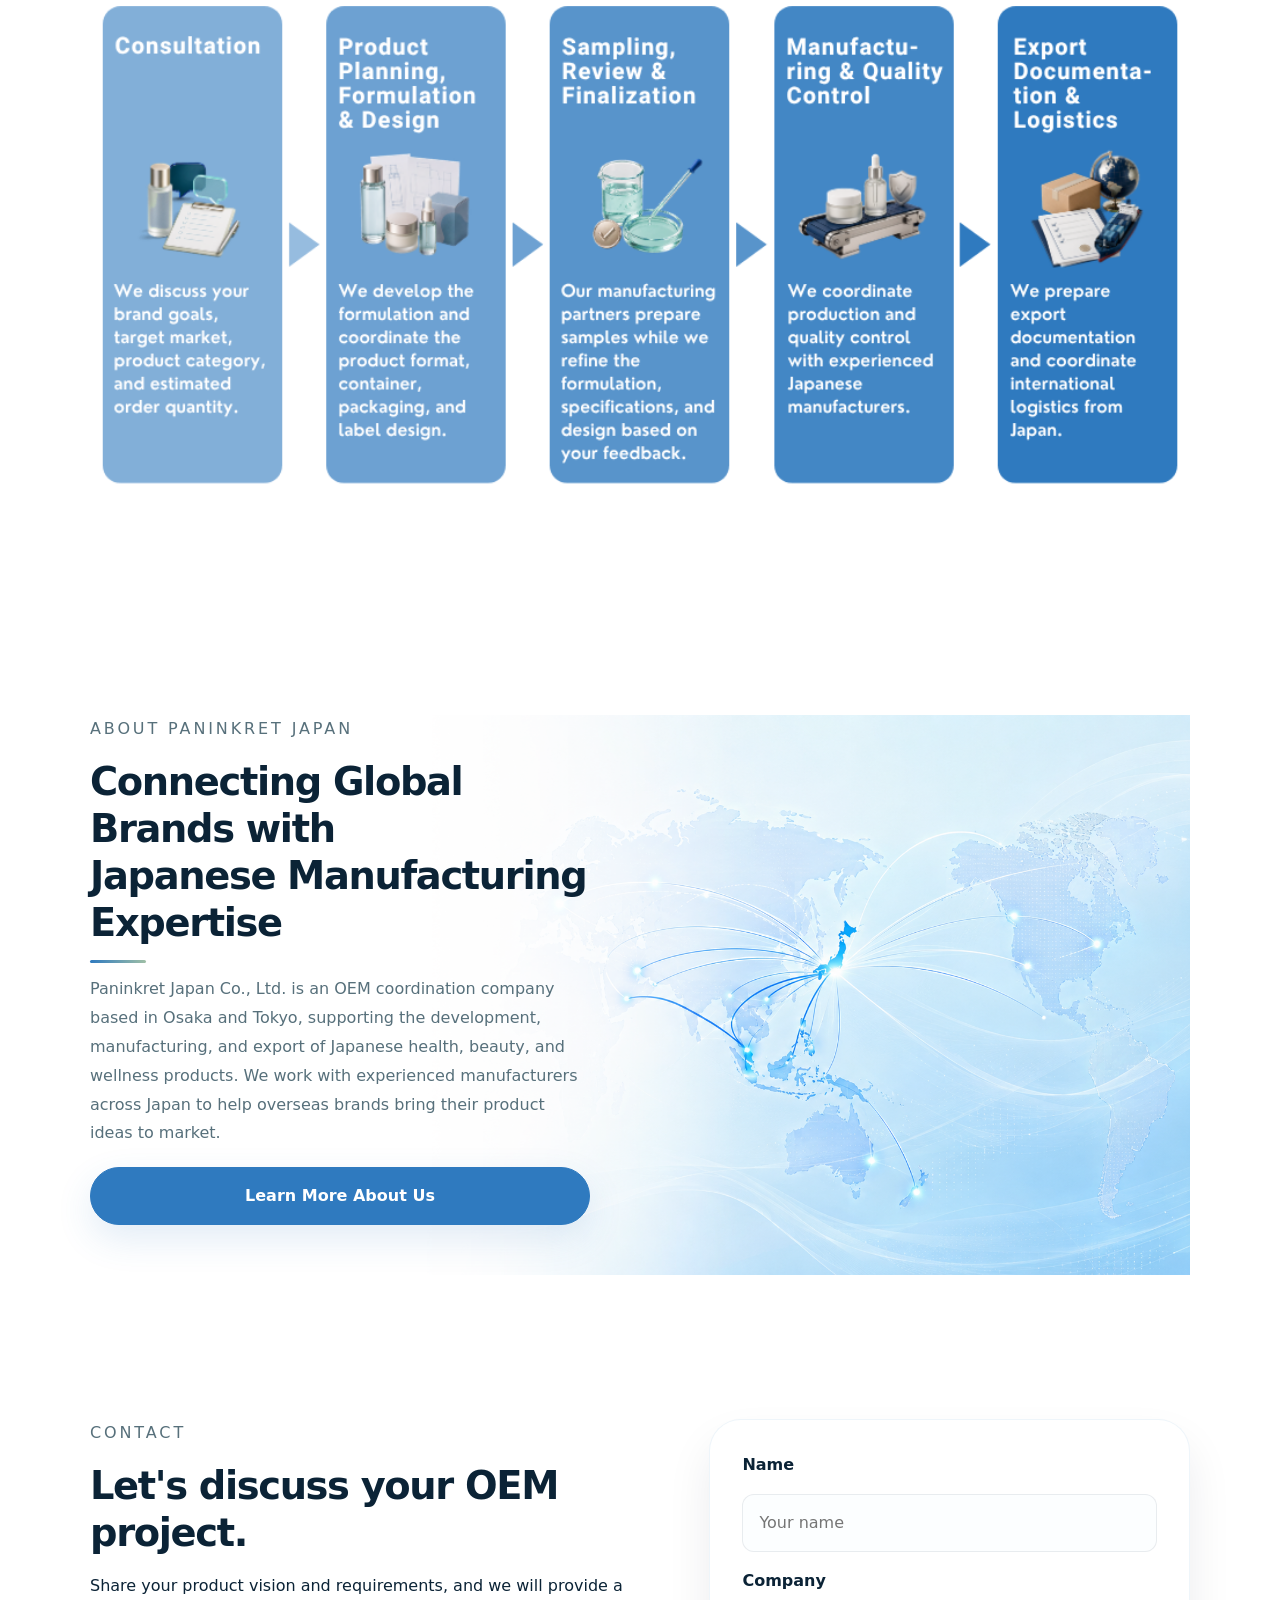
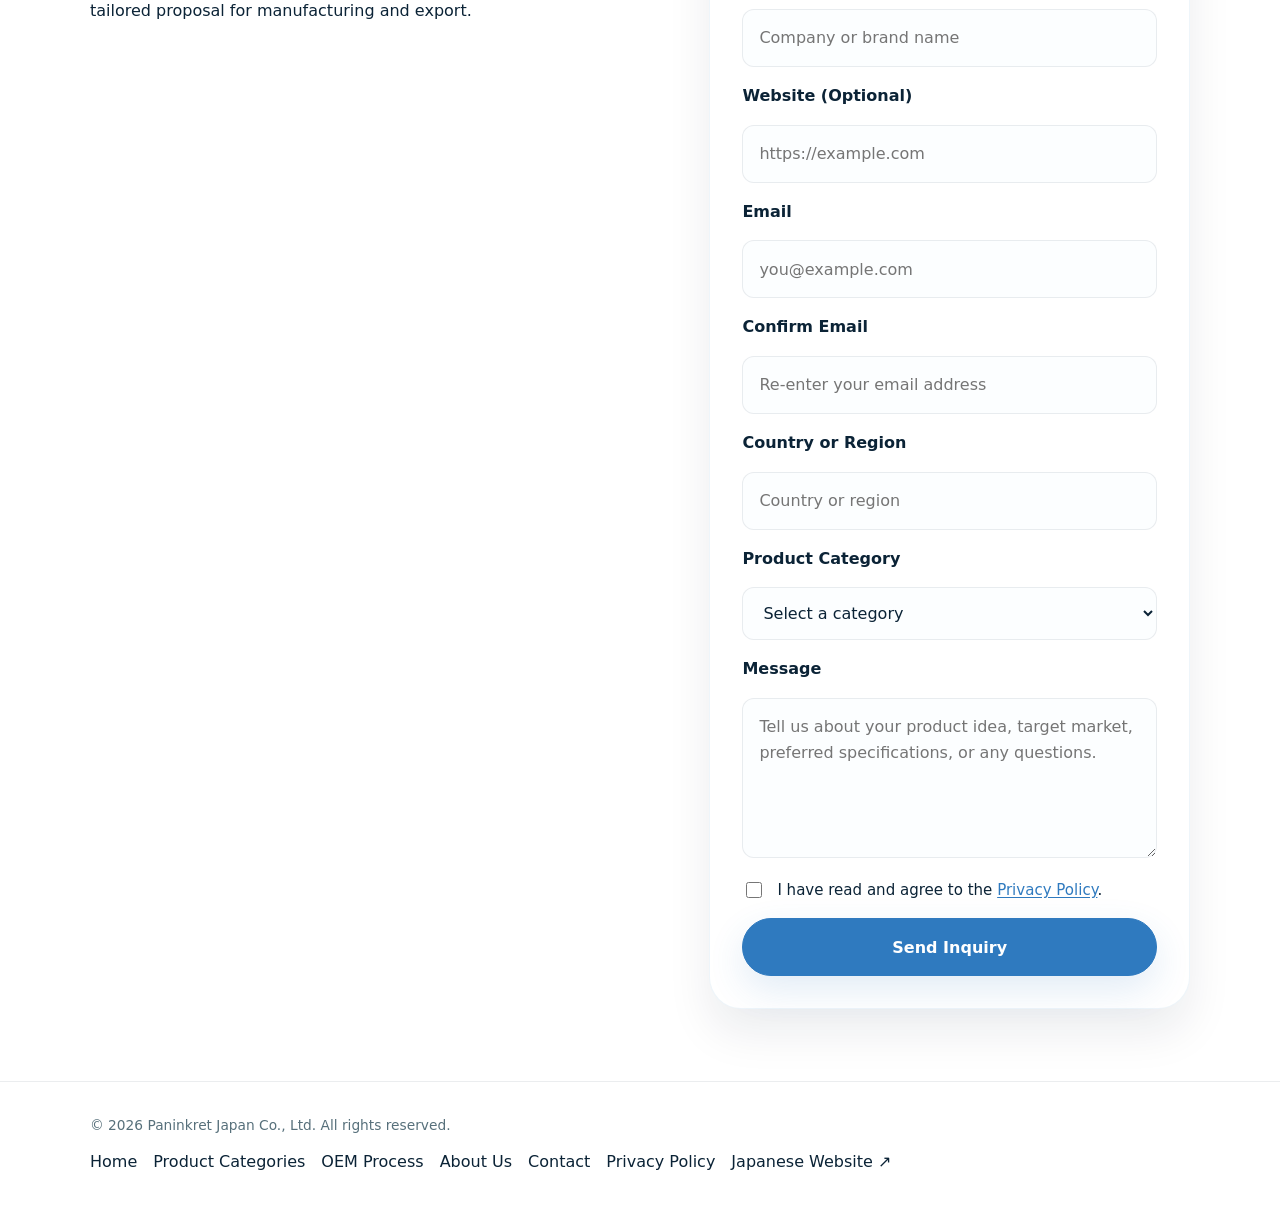
==== commit c7e56c09: "Improve homepage SEO title and meta description" ====
--- a/index.html
+++ b/index.html
@@ -4,10 +4,10 @@
   <meta charset="UTF-8" />
 <meta name="viewport" content="width=device-width, initial-scale=1.0" />
 <meta name="google-site-verification" content="5hbMxhf0AGaCRbe6WERj6wBf8ipnPJIk7wK7uvMUa3s" />
-<title>Paninkret Japan | OEM Solutions for Health & Beauty</title>
+<title>Japanese OEM Manufacturer | Skincare, Cosmetics & Supplements | Paninkret Japan</title>
   <meta
     name="description"
-    content="Paninkret Japan is a Japanese OEM partner specializing in cosmetics, skincare, health supplements, and functional beverages. From product development to manufacturing and export support, we help brands launch globally."
+    content="Launch your own beauty, skincare and health supplement brand with a trusted Japanese OEM partner. From product development and manufacturing to worldwide export support."
   />
   <meta
     property="og:title"
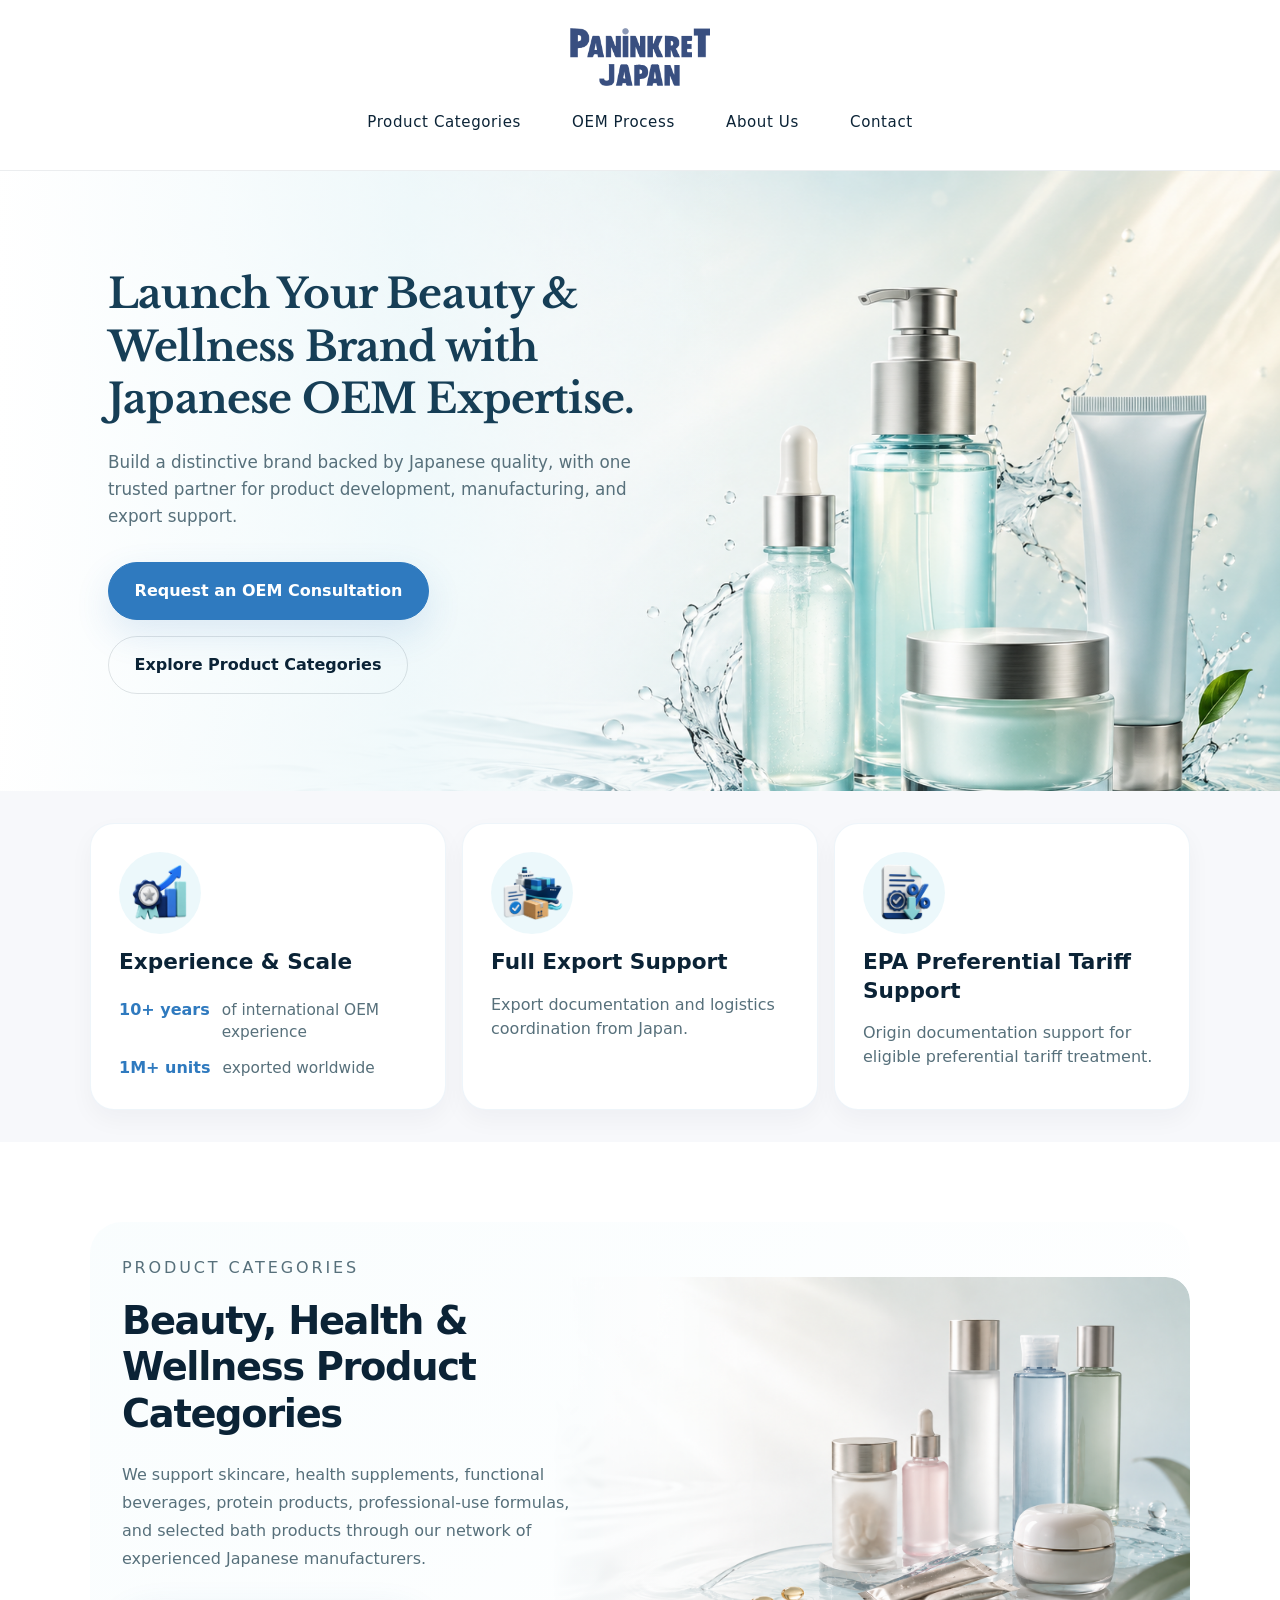
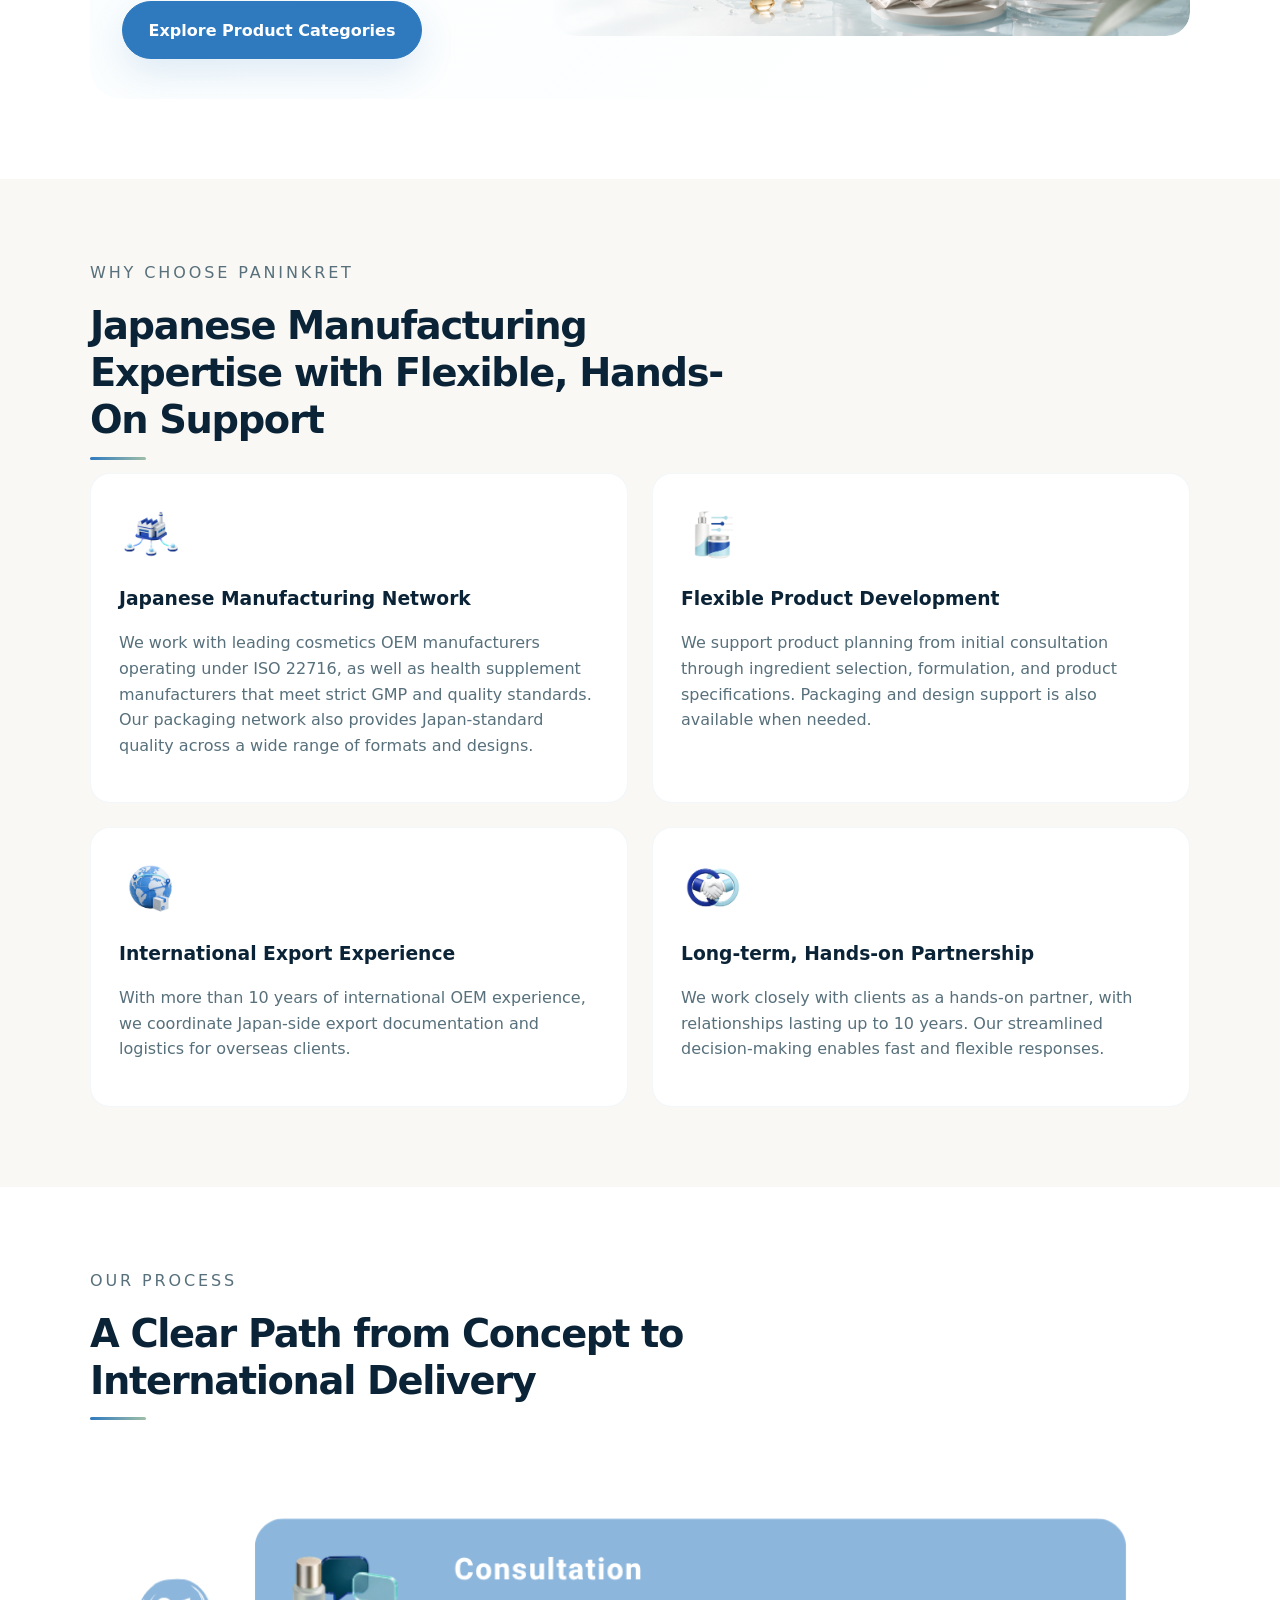
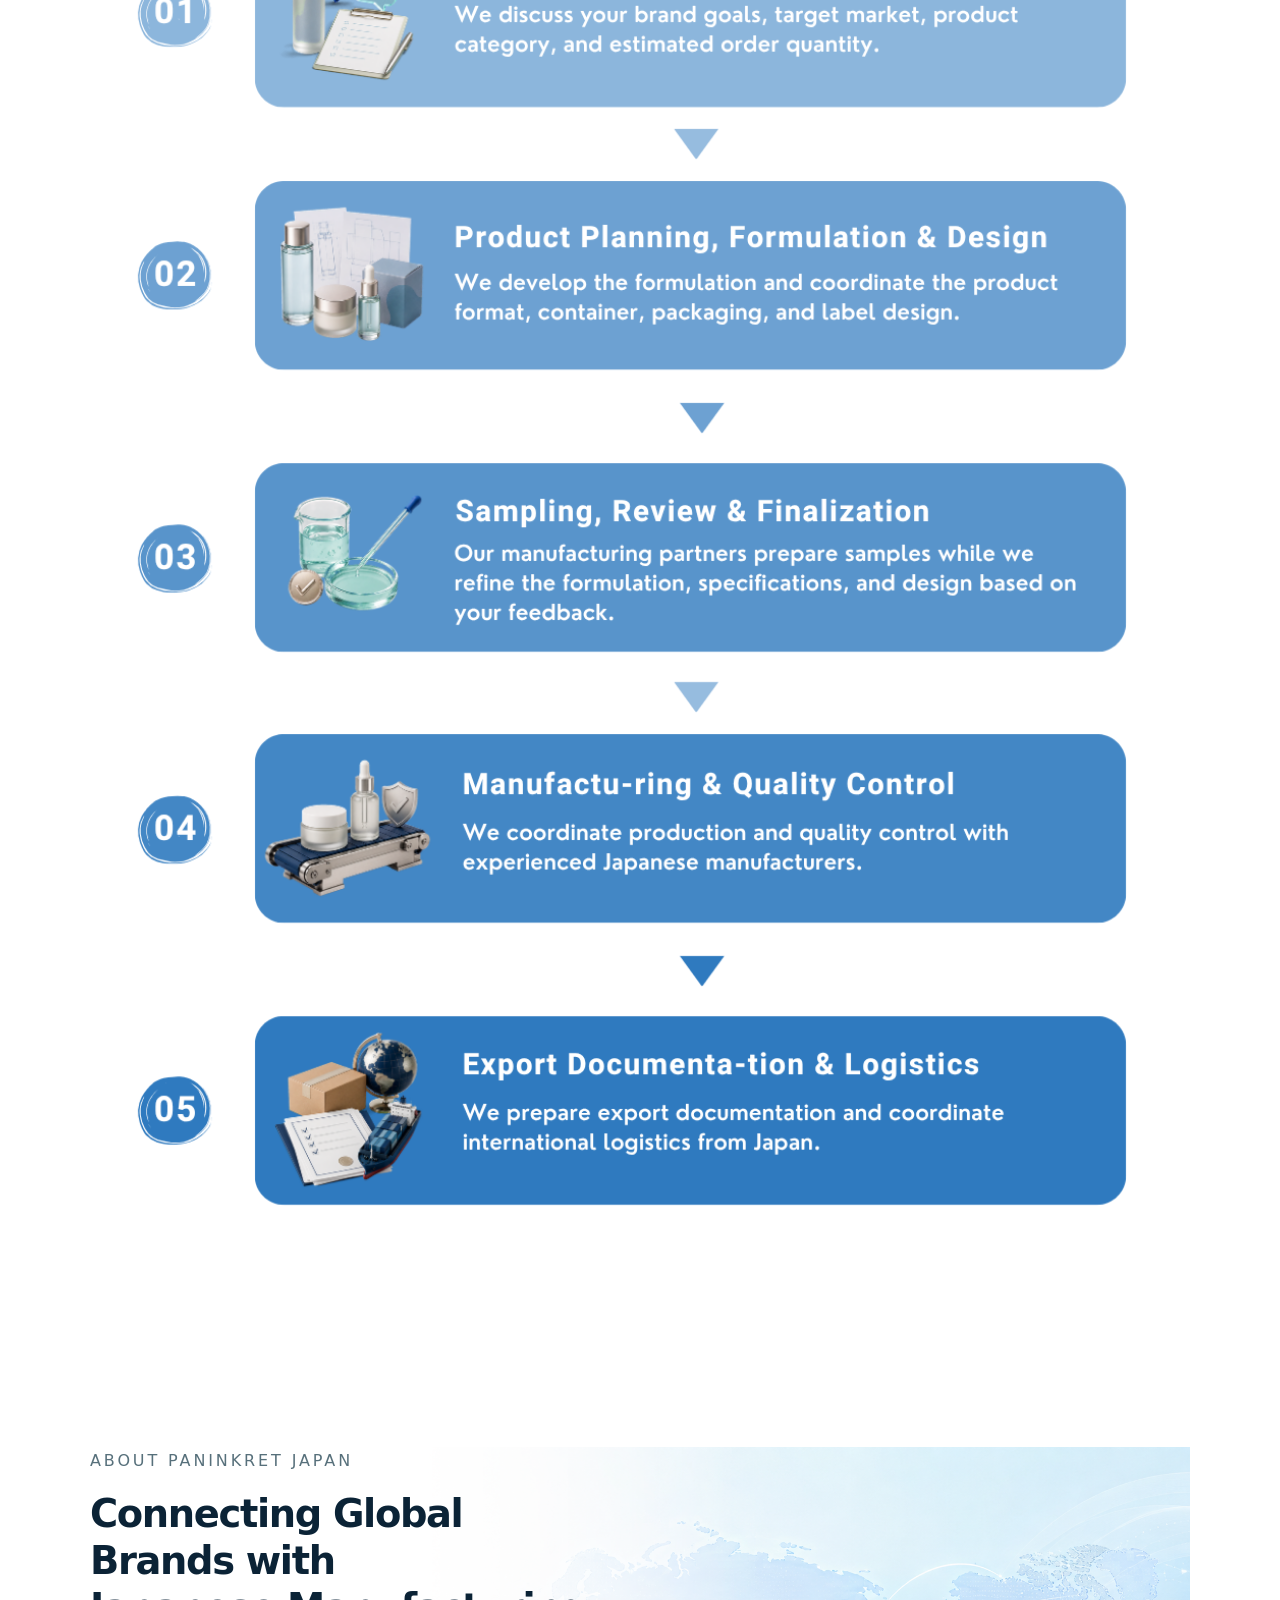
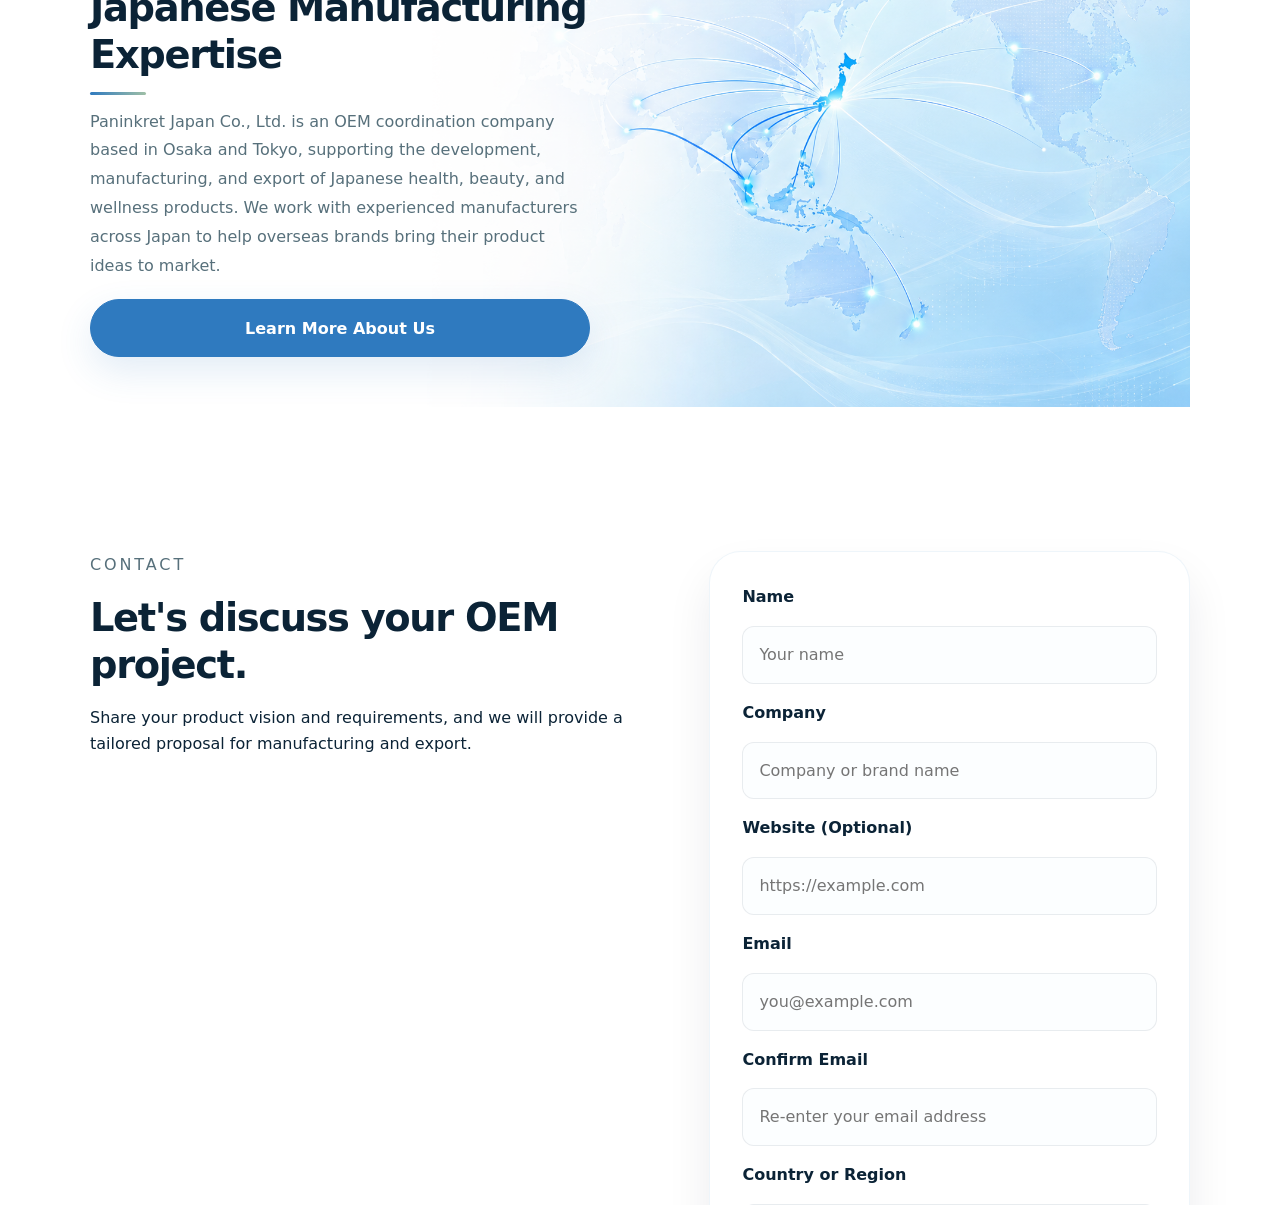
==== commit 0525976e: "Add canonical URL tag" ====
--- a/index.html
+++ b/index.html
@@ -9,13 +9,14 @@
     name="description"
     content="Launch your own beauty, skincare and health supplement brand with a trusted Japanese OEM partner. From product development and manufacturing to worldwide export support."
   />
+  <link rel="canonical" href="https://en.paninkret.jp/" />
   <meta
     property="og:title"
-    content="Paninkret Japan | OEM Solutions for Health & Beauty"
+    content="Japanese OEM Manufacturer | Skincare, Cosmetics & Supplements | Paninkret Japan"
   />
   <meta
     property="og:description"
-    content="Launch your beauty and wellness brand with Japanese OEM expertise. One trusted partner for product development, manufacturing, and export support."
+    content="Launch your own beauty, skincare and health supplement brand with a trusted Japanese OEM partner. From product development and manufacturing to worldwide export support."
   />
   <meta property="og:image" content="https://paninkret-oem.pages.dev/public/images/ogp.jpg" />
   <meta property="og:image:width" content="1200" />
@@ -23,9 +24,11 @@
   <meta property="og:image:type" content="image/jpeg" />
   <meta property="og:url" content="https://paninkret-oem.pages.dev" />
   <meta property="og:type" content="website" />
+  <meta property="og:site_name" content="Paninkret Japan" />
+  <meta name="application-name" content="Paninkret Japan" />
   <meta name="twitter:card" content="summary_large_image" />
-  <meta name="twitter:title" content="Paninkret Japan | OEM Solutions for Health & Beauty" />
-  <meta name="twitter:description" content="Launch your beauty and wellness brand with Japanese OEM expertise." />
+  <meta name="twitter:title" content="Japanese OEM Manufacturer | Skincare, Cosmetics & Supplements | Paninkret Japan" />
+  <meta name="twitter:description" content="Launch your own beauty, skincare and health supplement brand with a trusted Japanese OEM partner. From product development and manufacturing to worldwide export support." />
   <meta name="twitter:image" content="https://paninkret-oem.pages.dev/public/images/ogp.jpg" />
   <link rel="preconnect" href="https://fonts.googleapis.com" />
   <link rel="preconnect" href="https://fonts.gstatic.com" crossorigin />
